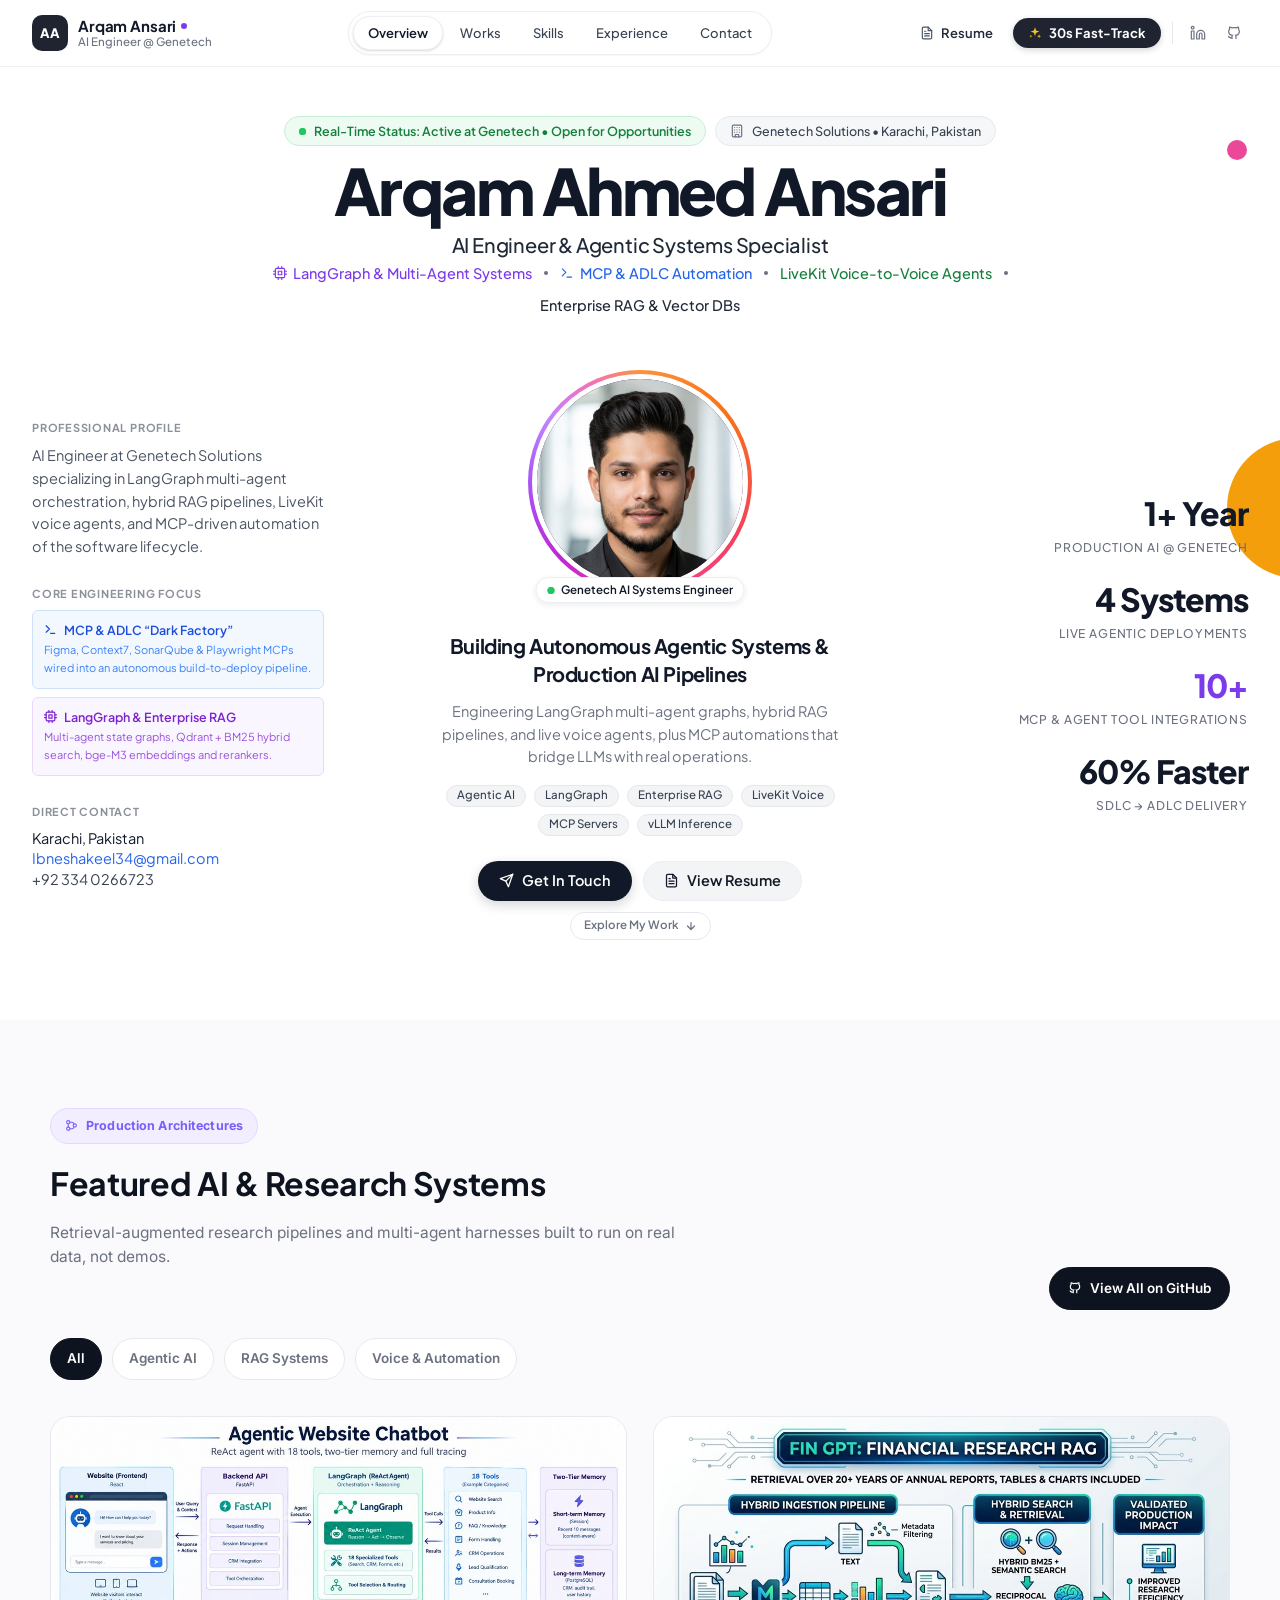
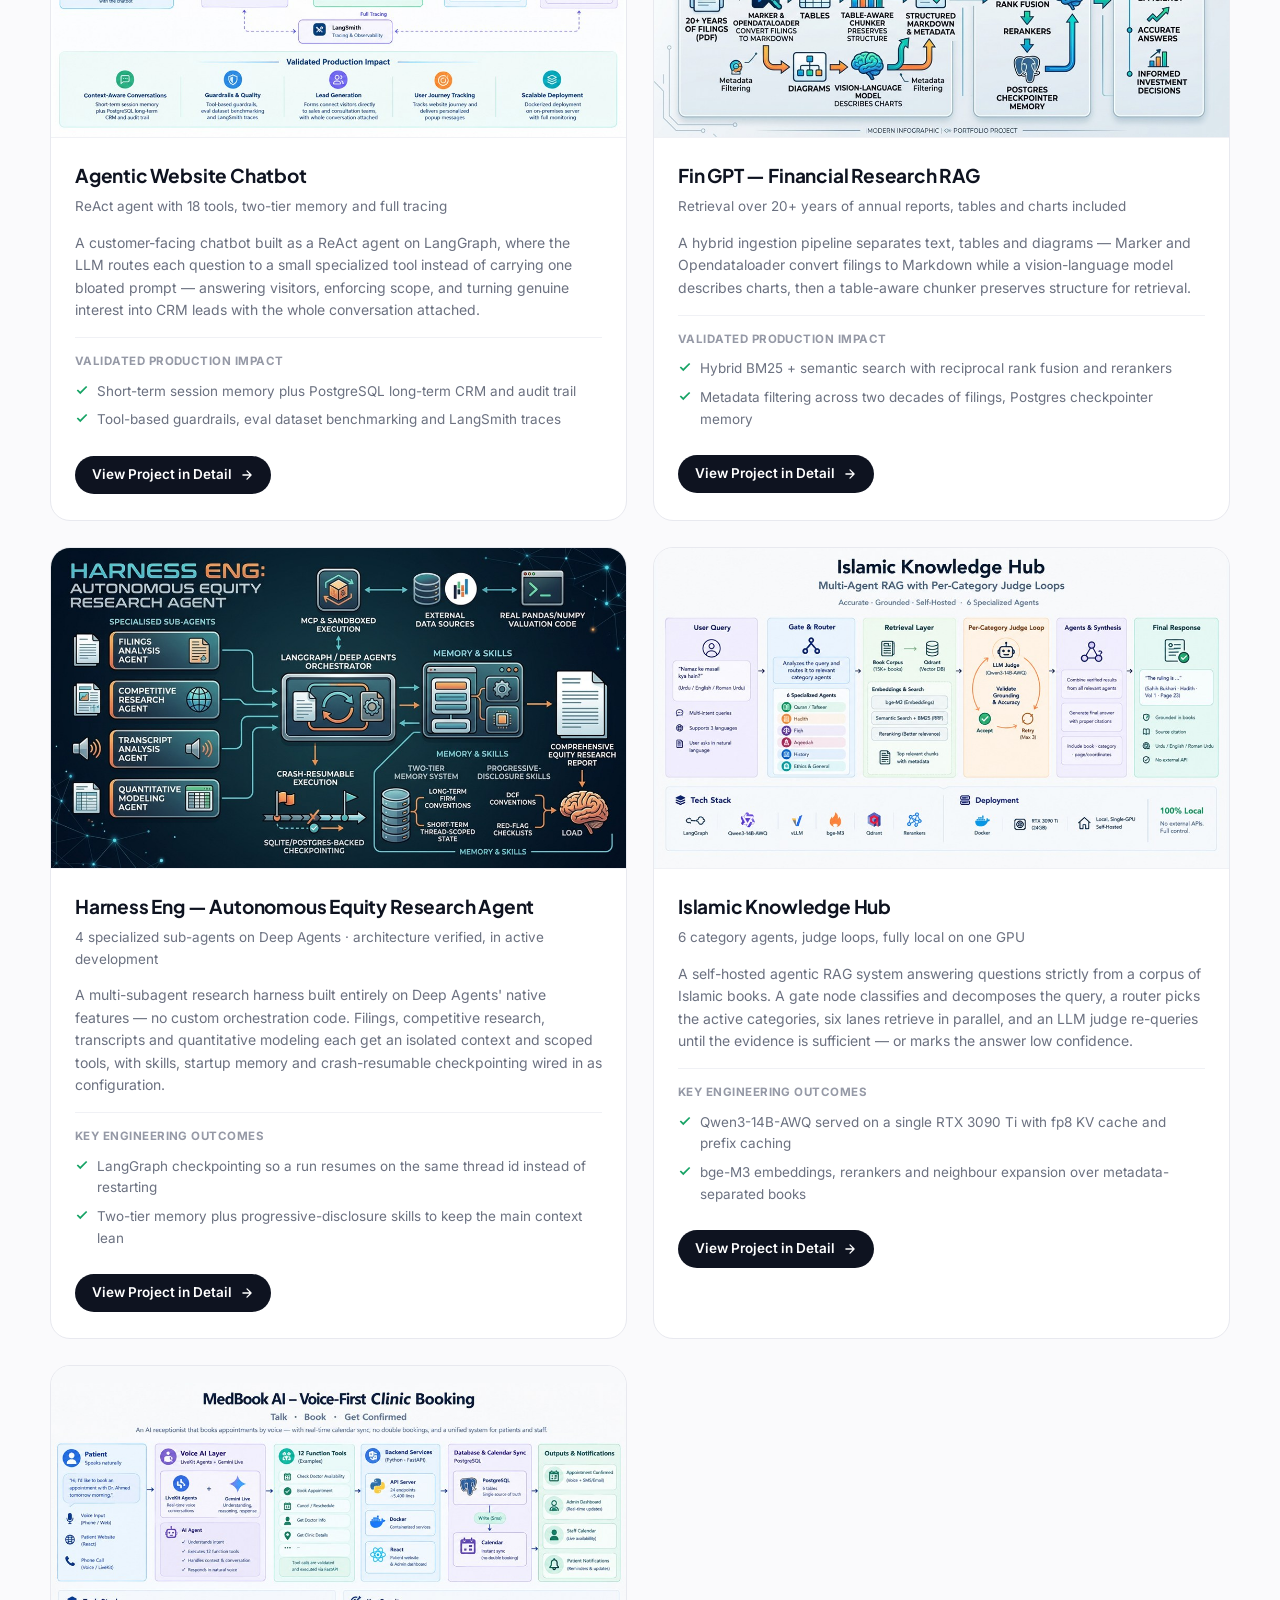
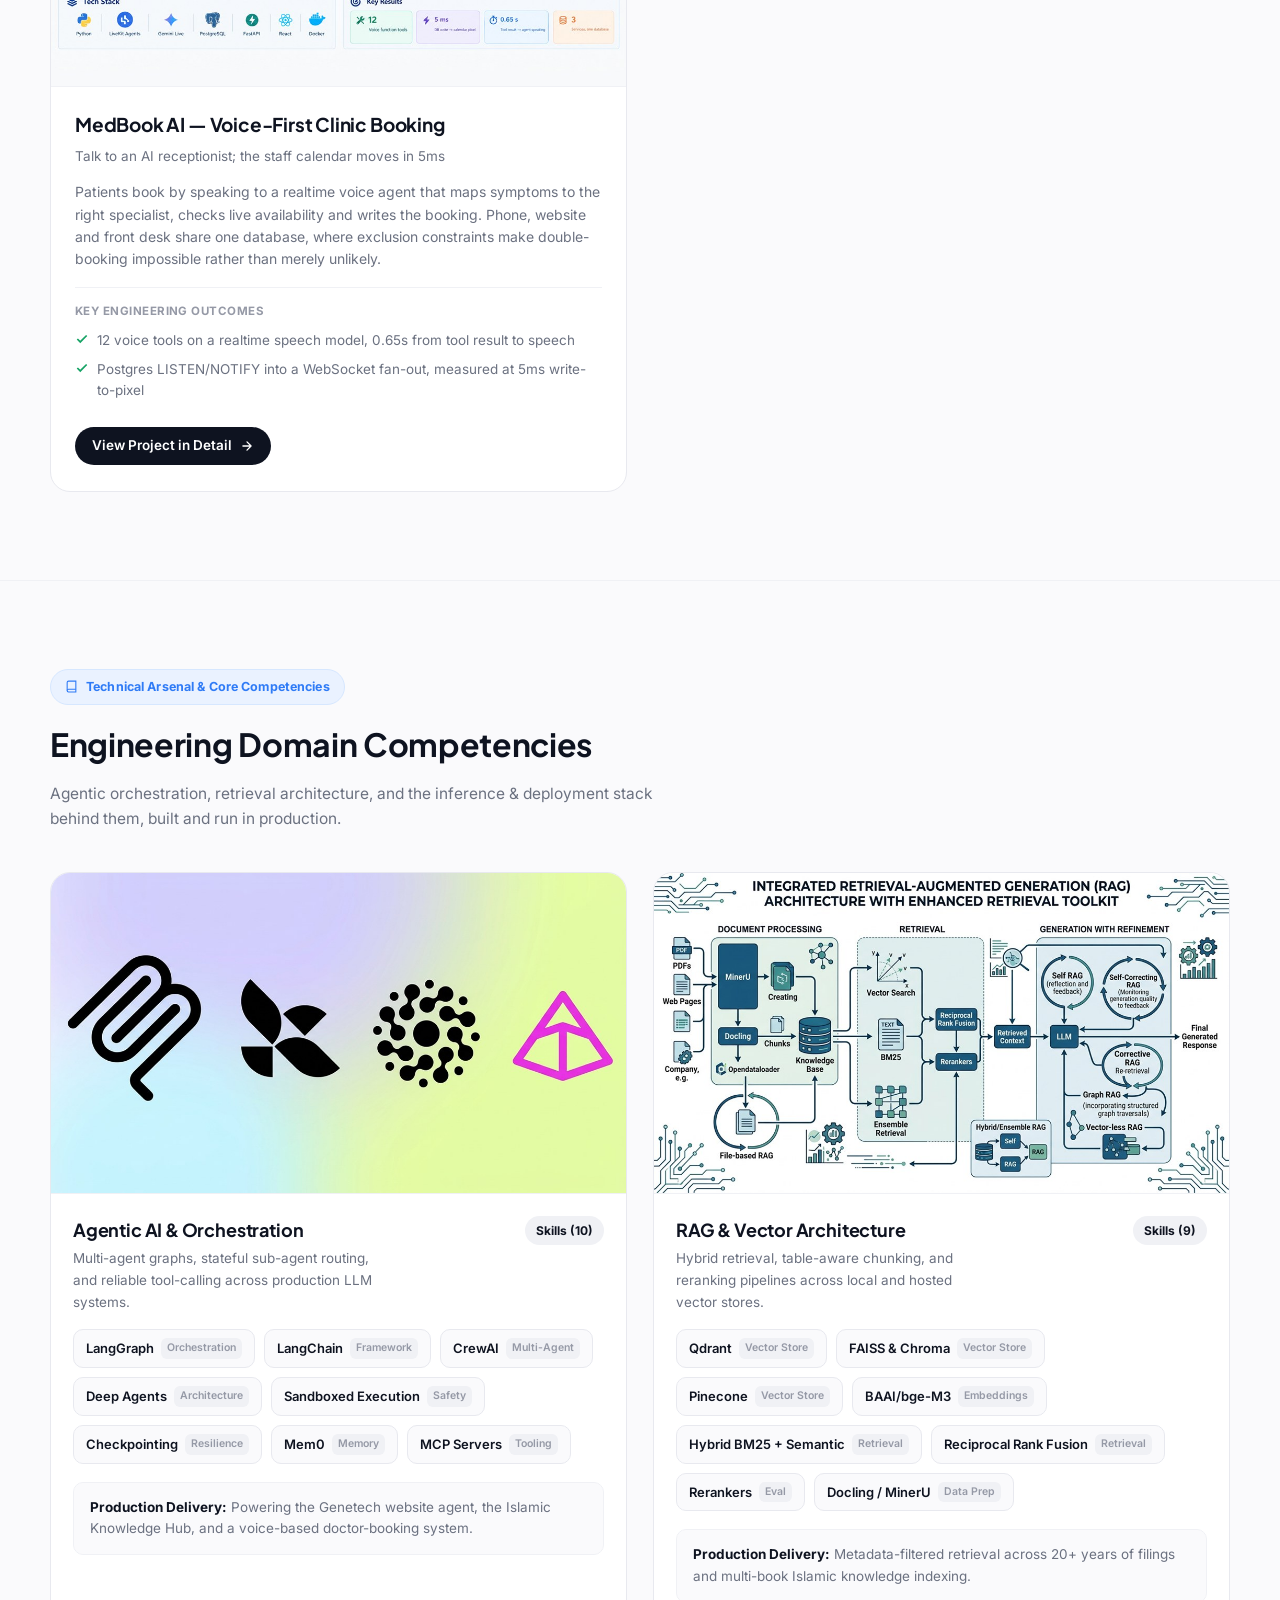
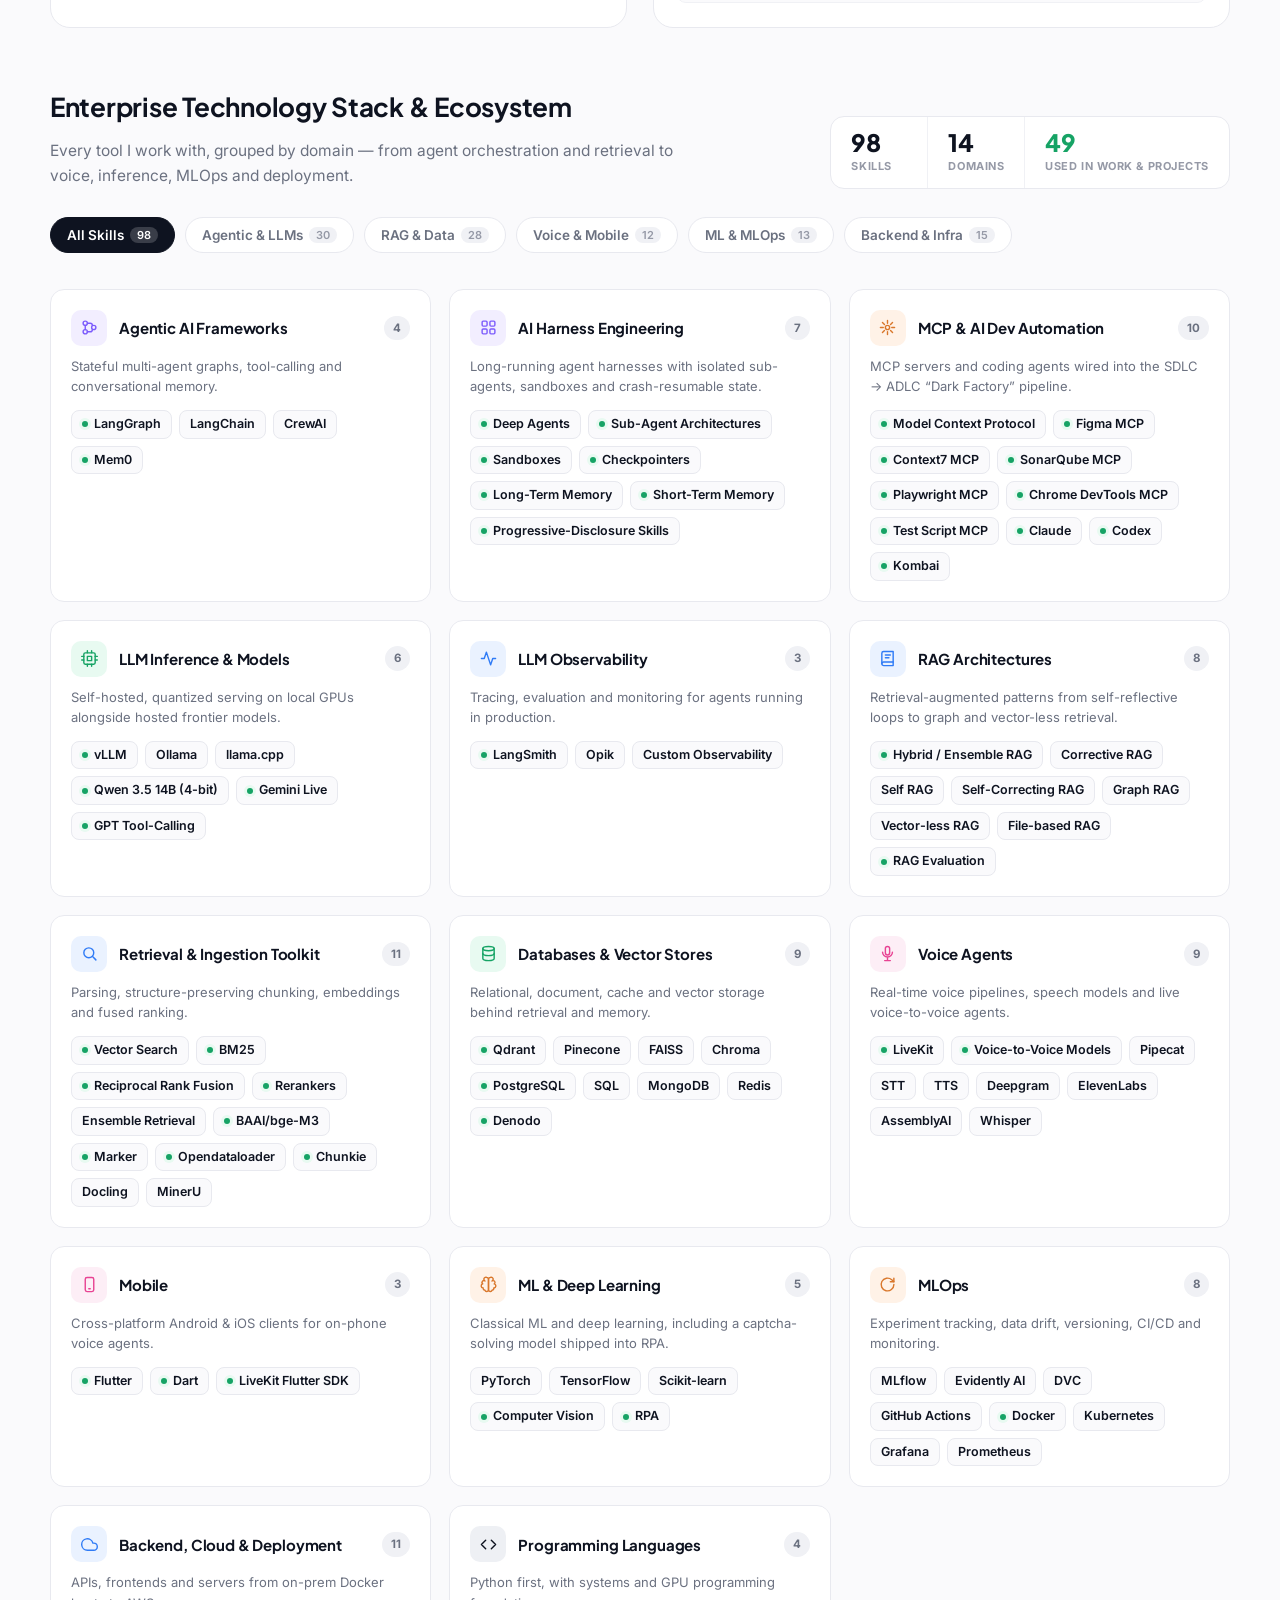
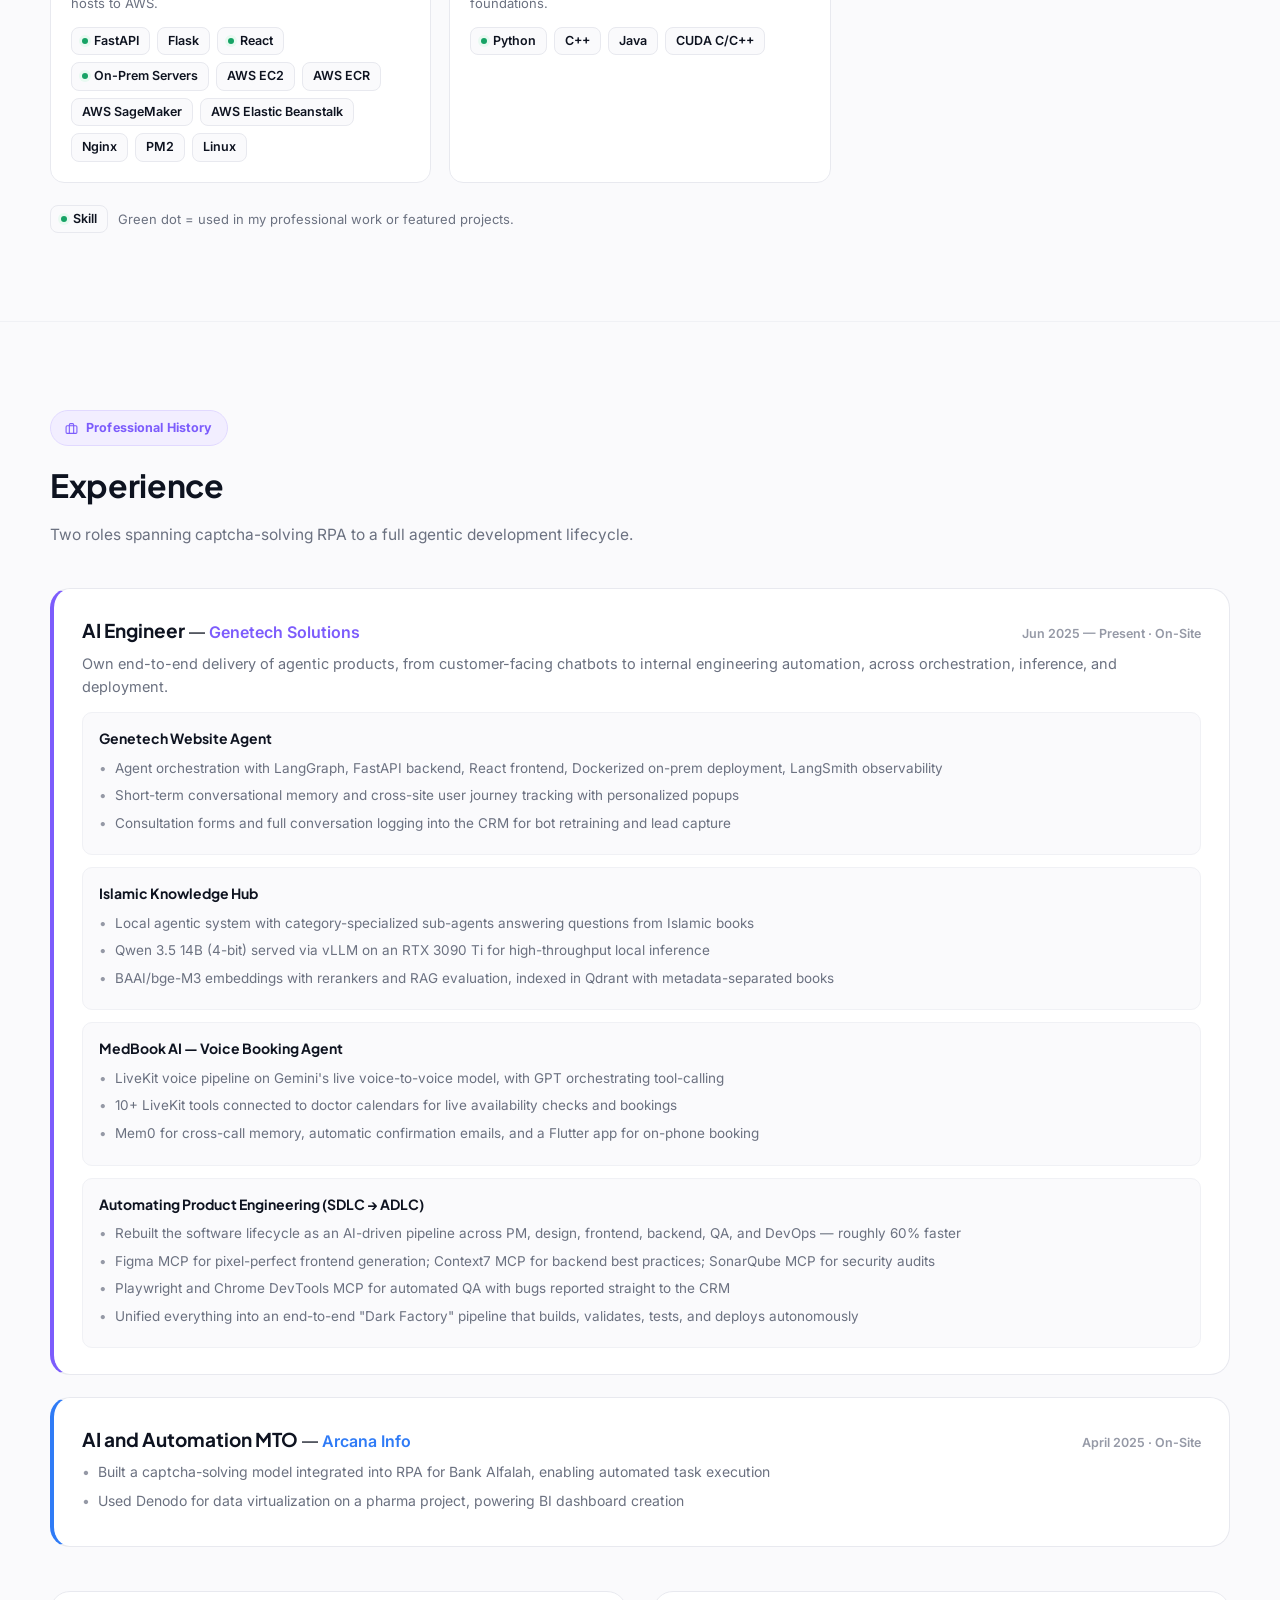
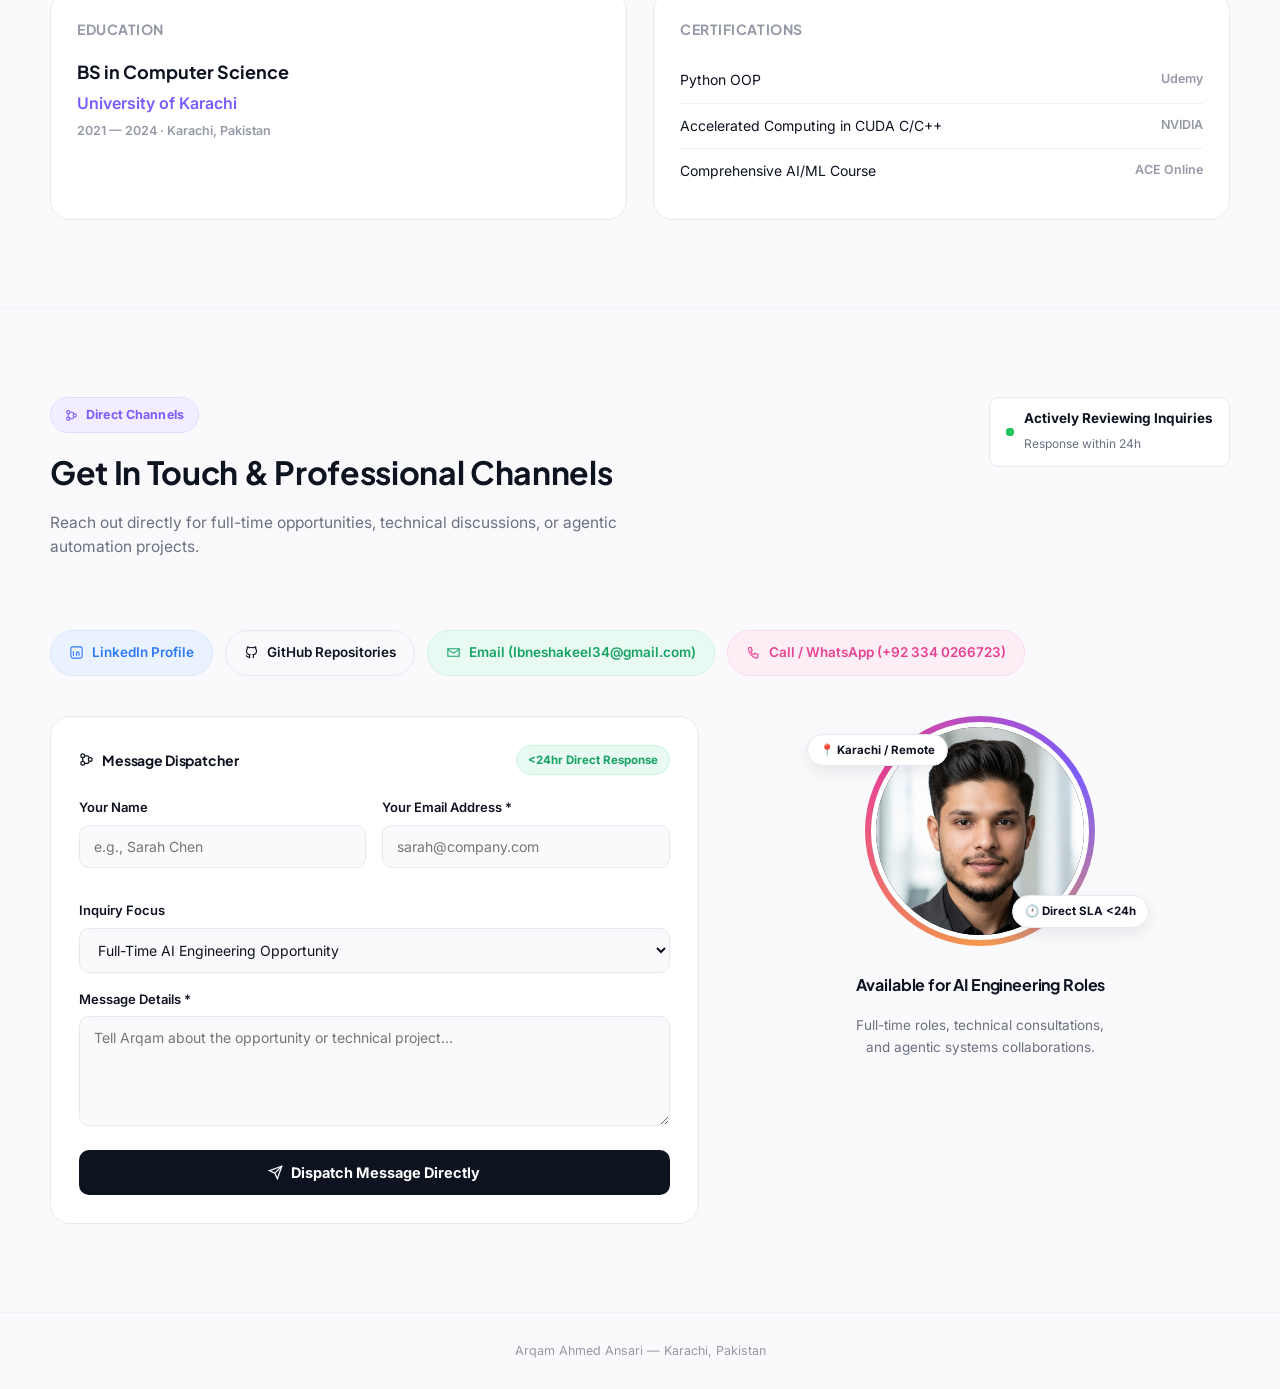
==== index.html @ 64438800 "Portfolio site with five project case studies Static portfolio: a single-page landing site plus one " ====
<!DOCTYPE html>
<html lang="en">
<head>
<meta charset="UTF-8">
<meta name="viewport" content="width=device-width, initial-scale=1, viewport-fit=cover">
<title>Arqam Ahmed Ansari — AI Engineer</title>
<meta name="description" content="Arqam Ahmed Ansari — AI Engineer building agentic systems, RAG architectures, and voice agents.">
<link rel="preconnect" href="https://fonts.googleapis.com">
<link rel="preconnect" href="https://fonts.gstatic.com" crossorigin>
<link href="https://fonts.googleapis.com/css2?family=Plus+Jakarta+Sans:wght@400;500;600;700;800&family=Inter:wght@400;500;600;700&display=swap" rel="stylesheet">
<style>
  :root{
    --bg:#FAFAFC;
    --surface:#FFFFFF;
    --border:#E8E9EF;
    --border-soft:#F0F1F5;
    --ink:#0E1320;
    --muted:#6B7180;
    --muted-2:#9599A6;

    --purple:#7C5CFC; --purple-bg:#F2EEFF; --purple-line:#E1D9FF;
    --blue:#2F7BF6;   --blue-bg:#EAF2FF;   --blue-line:#D6E7FF;
    --green:#16A365;  --green-bg:#E8FAF1;  --green-line:#CFF3E1;
    --pink:#E84393;   --pink-bg:#FDEEF6;   --pink-line:#FAD9EA;
    --orange:#F2994A; --orange-bg:#FFF2E7; --orange-line:#FFE0C2;

    --dark:#0E1320;
    --radius-lg:20px;
    --radius-md:14px;
    --radius-sm:10px;
    --maxw:1180px;
    --maxw-wide:1280px;
    --nav-h:66px;
  }
  *{ box-sizing:border-box; margin:0; padding:0; }
  html{ scroll-behavior:smooth; }
  body{
    background:var(--bg); color:var(--ink);
    font-family:'Inter', sans-serif;
    font-size:16px; line-height:1.6;
    -webkit-font-smoothing:antialiased;
    padding-top:env(safe-area-inset-top, 0px);
    padding-bottom:env(safe-area-inset-bottom, 0px);
    overflow-x:hidden;
  }
  h1,h2,h3,h4{ font-family:'Plus Jakarta Sans', sans-serif; font-weight:700; letter-spacing:-0.01em; }
  a{ color:inherit; text-decoration:none; }
  ul{ list-style:none; }
  img{ max-width:100%; display:block; }
  ::selection{ background:var(--purple-bg); color:var(--purple); }
  .wrap{ max-width:var(--maxw); margin:0 auto; padding:0 32px; }
  button{ font-family:inherit; cursor:pointer; }

  @media (prefers-reduced-motion: reduce){
    *{ animation-duration:.01ms !important; animation-iteration-count:1 !important; transition-duration:.01ms !important; scroll-behavior:auto !important; }
  }

  a:focus-visible, button:focus-visible{ outline:2px solid var(--purple); outline-offset:2px; border-radius:4px; }

  /* ---------------- NAV ---------------- */
  .wrap-wide{ max-width:var(--maxw-wide); margin:0 auto; padding:0 32px; }

  nav.topnav{
    position:sticky; top:0; z-index:100;
    background:rgba(255,255,255,0.92);
    backdrop-filter:saturate(180%) blur(12px);
    -webkit-backdrop-filter:saturate(180%) blur(12px);
    border-bottom:1px solid #F0F1F4;
    padding-top:env(safe-area-inset-top, 0px);
    font-family:'Plus Jakarta Sans', sans-serif;
  }
  nav.topnav .wrap-wide{ display:flex; align-items:center; justify-content:space-between; height:var(--nav-h); gap:20px; }
  .brand{ display:flex; align-items:center; gap:10px; min-width:0; }
  .brand-mark{
    width:36px; height:36px; border-radius:10px; flex-shrink:0;
    background:#1F2430; color:#fff;
    display:flex; align-items:center; justify-content:center;
    font-weight:800; font-size:13px; letter-spacing:0.01em;
  }
  .brand-text{ display:flex; flex-direction:column; line-height:1.3; min-width:0; }
  .brand-name{ display:flex; align-items:center; gap:5px; font-weight:700; font-size:15px; letter-spacing:-0.01em; color:#111827; white-space:nowrap; }
  .brand-name .live-dot{ width:6px; height:6px; border-radius:50%; background:#7C3AED; flex-shrink:0; }
  .brand-sub{ font-size:11.5px; font-weight:500; color:#6B7280; white-space:nowrap; overflow:hidden; text-overflow:ellipsis; }

  .tabs{
    display:flex; align-items:center; gap:2px;
    background:#fff; border:1px solid #EDEEF2;
    border-radius:999px; padding:4px;
    box-shadow:0 1px 2px rgba(16,24,40,0.04);
  }
  .tabs button{
    border:1px solid transparent; background:transparent; color:#374151;
    font-size:13px; font-weight:500; line-height:20px; padding:6px 14px; border-radius:999px;
    transition:background .15s ease, color .15s ease, box-shadow .15s ease;
    white-space:nowrap;
  }
  .tabs button:hover{ color:#111827; background:#F7F7F9; }
  .tabs button.active{
    background:#fff; color:#111827; font-weight:600; border-color:#EEF0F3;
    box-shadow:0 1px 3px rgba(16,24,40,0.10), 0 1px 2px rgba(16,24,40,0.06);
  }

  .nav-right{ display:flex; align-items:center; gap:8px; }
  .nav-ghost{
    display:inline-flex; align-items:center; gap:7px; height:30px; padding:0 12px;
    font-size:13px; font-weight:600; color:#1F2937; border-radius:999px;
    transition:background .15s ease;
  }
  .nav-ghost:hover{ background:#F4F5F7; }
  .nav-ghost svg{ width:14px; height:14px; color:#4B5563; }
  .fast-btn{
    display:inline-flex; align-items:center; gap:7px; height:30px; padding:0 15px;
    background:#1F2430; color:#fff; border:none; border-radius:999px;
    font-size:13px; font-weight:700; white-space:nowrap;
    box-shadow:0 2px 6px rgba(16,24,40,0.18);
    transition:transform .15s ease, box-shadow .15s ease;
  }
  .fast-btn:hover{ transform:translateY(-1px); box-shadow:0 6px 14px rgba(16,24,40,0.22); }
  .fast-btn svg{ width:14px; height:14px; color:#FBBF24; }
  .nav-divider{ width:1px; height:22px; background:#E5E7EB; margin:0 3px; }
  .nav-icon{
    width:28px; height:28px; border-radius:8px; flex-shrink:0;
    display:flex; align-items:center; justify-content:center; color:#6B7280;
    transition:color .15s ease, background .15s ease;
  }
  .nav-icon:hover{ color:#111827; background:#F4F5F7; }
  .nav-icon svg{ width:16px; height:16px; }
  .btn{
    display:inline-flex; align-items:center; gap:8px;
    font-size:13.5px; font-weight:600; padding:10px 18px;
    border-radius:999px; border:1px solid var(--border);
    background:var(--surface); color:var(--ink);
    transition:transform .15s ease, box-shadow .15s ease, background .15s ease;
  }
  .btn:hover{ transform:translateY(-1px); box-shadow:0 6px 16px rgba(14,19,32,0.08); }
  .btn-dark{ background:var(--dark); color:#fff; border-color:var(--dark); }
  .btn-dark:hover{ box-shadow:0 6px 18px rgba(14,19,32,0.25); }
  .icon-btn{
    width:36px; height:36px; border-radius:50%; border:1px solid var(--border); flex-shrink:0;
    display:flex; align-items:center; justify-content:center; color:var(--muted);
  }
  .icon-btn:hover{ color:var(--ink); border-color:var(--ink); }
  .icon-btn svg{ width:16px; height:16px; }

  /* mobile menu toggle */
  .menu-toggle{
    display:none; width:38px; height:38px; border-radius:50%; border:1px solid var(--border);
    align-items:center; justify-content:center; background:var(--surface); flex-shrink:0;
  }
  .menu-toggle svg{ width:17px; height:17px; color:var(--ink); }

  .mobile-menu{
    display:none; position:sticky; top:var(--nav-h); z-index:99;
    background:var(--surface); border-bottom:1px solid var(--border-soft);
    box-shadow:0 12px 24px rgba(14,19,32,0.06);
  }
  .mobile-menu.open{ display:block; }
  .mobile-menu ul{ padding:10px 20px 16px; display:flex; flex-direction:column; }
  .mobile-menu li a{
    display:block; padding:12px 4px; font-size:14.5px; font-weight:600; color:var(--muted);
    border-bottom:1px solid var(--border-soft);
  }
  .mobile-menu li:last-child a{ border-bottom:none; }
  .mobile-menu li a.active{ color:var(--purple); }

  @media (max-width:1060px){
    .tabs{ display:none; }
    .menu-toggle{ display:flex; }
  }
  @media (max-width:640px){
    .nav-ghost span.label, .nav-divider{ display:none; }
    .nav-ghost{ padding:0 8px; }
  }
  @media (max-width:420px){
    .fast-btn span.label{ display:none; }
    .fast-btn{ padding:0 10px; }
    .nav-icon{ display:none; }
  }

  /* ---------------- PAGE SECTIONS ---------------- */
  .page-section{ scroll-margin-top:calc(var(--nav-h) + 12px); }
  .page-section + .page-section{ border-top:1px solid var(--border-soft); }

  .reveal{ opacity:0; transform:translateY(22px); transition:opacity .65s cubic-bezier(.2,.7,.2,1), transform .65s cubic-bezier(.2,.7,.2,1); }
  .reveal.in-view{ opacity:1; transform:translateY(0); }
  .reveal-group .reveal-item{ opacity:0; transform:translateY(18px); transition:opacity .55s ease, transform .55s ease; }
  .reveal-group.in-view .reveal-item{ opacity:1; transform:translateY(0); }
  .reveal-group.in-view .reveal-item:nth-child(1){ transition-delay:.05s; }
  .reveal-group.in-view .reveal-item:nth-child(2){ transition-delay:.12s; }
  .reveal-group.in-view .reveal-item:nth-child(3){ transition-delay:.19s; }
  .reveal-group.in-view .reveal-item:nth-child(4){ transition-delay:.26s; }
  .reveal-group.in-view .reveal-item:nth-child(5){ transition-delay:.33s; }
  .reveal-group.in-view .reveal-item:nth-child(6){ transition-delay:.4s; }
  .reveal-group.in-view .reveal-item:nth-child(7){ transition-delay:.47s; }
  .reveal-group.in-view .reveal-item:nth-child(8){ transition-delay:.54s; }

  /* ---------------- SHARED PIECES ---------------- */
  .eyebrow-pill{
    display:inline-flex; align-items:center; gap:8px;
    font-size:12.5px; font-weight:700; letter-spacing:0.01em;
    padding:7px 14px; border-radius:999px; border:1px solid;
  }
  .section-pad{ padding:88px 0; }
  .section-head{ margin-bottom:40px; }
  .section-head h2{ font-size:32px; margin:14px 0 12px; }
  .section-head p.desc{ color:var(--muted); font-size:15.5px; max-width:640px; }

  .filter-row{ display:flex; align-items:center; gap:10px; flex-wrap:wrap; margin:28px 0 36px; }
  .filter-pill{
    border:1px solid var(--border); background:var(--surface); color:var(--muted);
    padding:9px 16px; border-radius:999px; font-size:13.5px; font-weight:600;
    display:flex; align-items:center; gap:6px; transition:all .15s ease;
  }
  .filter-pill .count{ background:var(--border-soft); color:var(--muted-2); font-size:11px; padding:1px 7px; border-radius:999px; }
  .filter-pill.active{ background:var(--dark); color:#fff; border-color:var(--dark); }
  .filter-pill.active .count{ background:rgba(255,255,255,0.18); color:#fff; }

  /* ================= OVERVIEW ================= */
  .hero{ position:relative; overflow:hidden; background:#fff; font-family:'Plus Jakarta Sans', sans-serif; color:#111827; }
  .hero .wrap-wide{ position:relative; z-index:2; padding-top:49px; padding-bottom:80px; }

  /* floating decorative circles */
  .hero-deco{ position:absolute; border-radius:50%; pointer-events:none; z-index:1; animation:float 7s ease-in-out infinite; }
  .deco-purple{ width:32px; height:32px; background:#8B5CF6; top:105px; left:calc(50% - 688px); }
  .deco-pink{ width:20px; height:20px; background:#EC4899; top:73px; left:calc(50% + 587px); animation-delay:-2s; }
  .deco-green{ width:16px; height:16px; background:#10B981; top:466px; left:calc(50% - 806px); animation-delay:-4s; }
  .deco-orange{ width:140px; height:140px; background:#F59E0B; top:371px; right:-87px; animation-duration:9s; }
  @keyframes float{ 0%,100%{ transform:translateY(0); } 50%{ transform:translateY(-10px); } }

  /* status pills */
  .status-row{ display:flex; justify-content:center; flex-wrap:wrap; gap:9px; }
  .status-pill{
    display:inline-flex; align-items:center; gap:8px; height:30px; padding:0 14px;
    border-radius:999px; border:1px solid; font-size:12.5px; font-weight:600; white-space:nowrap;
  }
  .status-live{ background:#EEFBF3; border-color:#C6EED5; color:#15803D; }
  .status-org{ background:#F6F7F9; border-color:#E6E8EC; color:#374151; font-weight:500; }
  .status-org svg{ width:14px; height:14px; color:#6B7280; }
  .pulse{ width:7px; height:7px; border-radius:50%; background:#22C55E; position:relative; flex-shrink:0; }
  .pulse::after{
    content:''; position:absolute; inset:0; border-radius:50%; background:#22C55E;
    animation:pulse 1.8s ease-out infinite;
  }
  @keyframes pulse{ 0%{ transform:scale(1); opacity:0.55; } 100%{ transform:scale(2.6); opacity:0; } }

  /* name + role */
  .hero-head{ text-align:center; }
  .hero-head h1{
    font-family:'Plus Jakarta Sans', sans-serif; font-weight:800;
    font-size:64px; line-height:1; letter-spacing:-0.04em; color:#111827;
    margin-top:12px;
  }
  .hero-head .role{ font-size:20px; font-weight:500; letter-spacing:-0.01em; color:#1F2937; line-height:28px; margin-top:9px; }
  .keyword-row{
    display:flex; align-items:center; justify-content:center; flex-wrap:wrap;
    gap:12px 12px; max-width:800px; margin:4px auto 0;
    font-size:14.5px; font-weight:500; line-height:20px;
  }
  .keyword-row .kw{ display:inline-flex; align-items:center; gap:6px; white-space:nowrap; }
  .keyword-row .kw svg{ width:14px; height:14px; }
  .keyword-row .sep{ width:4px; height:4px; border-radius:50%; background:#6B7280; }
  .kw-purple{ color:#7C3AED; } .kw-blue{ color:#2563EB; } .kw-green{ color:#15803D; } .kw-plain{ color:#1F2937; }

  /* three-column body */
  .hero-grid{
    display:grid; grid-template-columns:292px minmax(0,1fr) 292px; gap:40px;
    align-items:center; margin-top:55px;
  }
  .hero-center{ display:flex; flex-direction:column; align-items:center; text-align:center; }

  .avatar{ position:relative; width:224px; height:224px; }
  .avatar-ring{
    width:100%; height:100%; border-radius:50%; padding:4px;
    background:conic-gradient(from 0deg, #FB923C, #F97316 50deg, #F43F5E 120deg, #EC4899 180deg, #C026D3 225deg, #A855F7 270deg, #C084FC 305deg, #F472B6 335deg, #FB923C);
  }
  .avatar-gap{ width:100%; height:100%; border-radius:50%; background:#fff; padding:5px; }
  .avatar-photo{
    position:relative; width:100%; height:100%; border-radius:50%; overflow:hidden;
    background:linear-gradient(135deg, #1F2430 0%, #2E2150 55%, #4B1D45 100%);
    display:flex; align-items:center; justify-content:center;
  }
  .avatar-photo::before{
    content:''; position:absolute; inset:0;
    background:
      radial-gradient(circle at 28% 28%, rgba(139,92,246,0.55), transparent 55%),
      radial-gradient(circle at 78% 74%, rgba(236,72,153,0.45), transparent 55%);
  }
  .avatar-photo .initials{ position:relative; z-index:1; font-weight:800; font-size:58px; letter-spacing:-0.03em; color:#fff; }
  .avatar-photo img{ position:absolute; inset:0; width:100%; height:100%; object-fit:cover; object-position:center; z-index:2; }
  .avatar-badge{
    position:absolute; left:50%; bottom:-9px; transform:translateX(-50%);
    display:inline-flex; align-items:center; gap:6px; height:26px; padding:0 11px;
    background:#fff; border:1px solid #ECEEF1; border-radius:999px;
    font-size:11.5px; font-weight:600; color:#111827; white-space:nowrap;
    box-shadow:0 2px 6px rgba(16,24,40,0.08); z-index:3;
  }
  .avatar-badge .pulse{ width:7px; height:7px; }

  .hero-center h2{
    font-family:'Plus Jakarta Sans', sans-serif; font-weight:700;
    font-size:20px; line-height:28px; letter-spacing:-0.02em; color:#111827;
    max-width:440px; margin-top:38px;
  }
  .hero-center .lead{ max-width:440px; margin-top:12px; font-size:14.5px; line-height:22.5px; color:#6B7280; }
  .tag-row{ display:flex; justify-content:center; flex-wrap:wrap; gap:7px 8px; max-width:440px; margin-top:17px; }
  .tag{
    display:inline-flex; align-items:center; height:22px; padding:0 10px; border-radius:999px;
    background:#F3F4F6; border:1px solid #E5E7EB; color:#374151; font-size:11.5px; font-weight:500;
  }
  .hero-ctas{ display:flex; justify-content:center; flex-wrap:wrap; gap:11px; margin-top:25px; }
  .cta{
    display:inline-flex; align-items:center; gap:8px; height:40px; padding:0 20px; border-radius:999px;
    font-size:14.5px; font-weight:600; border:1px solid transparent;
    transition:transform .15s ease, box-shadow .15s ease, background .15s ease;
  }
  .cta svg{ width:15px; height:15px; }
  .cta:hover{ transform:translateY(-1px); }
  .cta-dark{ background:#111827; color:#fff; box-shadow:0 4px 12px rgba(17,24,39,0.18); }
  .cta-dark:hover{ box-shadow:0 8px 20px rgba(17,24,39,0.25); }
  .cta-light{ background:#F3F4F6; border-color:#ECEEF1; color:#111827; }
  .cta-light:hover{ background:#ECEEF1; }
  .scroll-pill{
    display:inline-flex; align-items:center; gap:6px; height:28px; padding:0 13px; margin-top:11px;
    border:1px solid #E6E8EC; border-radius:999px; background:#fff;
    font-size:11.5px; font-weight:600; color:#6B7280;
  }
  .scroll-pill svg{ width:12px; height:12px; animation:nudge 1.6s ease-in-out infinite; }
  .scroll-pill:hover{ color:#111827; }
  @keyframes nudge{ 0%,100%{ transform:translateY(0); } 50%{ transform:translateY(2px); } }

  /* left column */
  .side-label{ font-size:11px; font-weight:700; letter-spacing:0.07em; line-height:16px; color:#8B909A; text-transform:uppercase; margin-bottom:8px; }
  .side-block + .side-block{ margin-top:28px; }
  .side-block p.profile{ font-size:14.5px; line-height:22.75px; color:#4B5563; }
  .focus-card{ padding:10px 11px 11px; border-radius:6px; border:1px solid; }
  .focus-card + .focus-card{ margin-top:8px; }
  .focus-card h4{ font-family:'Plus Jakarta Sans', sans-serif; display:flex; align-items:center; gap:7px; font-size:12.5px; font-weight:600; line-height:18px; letter-spacing:0; }
  .focus-card h4 svg{ width:13px; height:13px; flex-shrink:0; }
  .focus-card p{ font-size:11px; line-height:18px; margin-top:2px; }
  .focus-blue{ background:#F3F8FF; border-color:#CFE0FB; }
  .focus-blue h4{ color:#1D4ED8; } .focus-blue p{ color:#3B82F6; }
  .focus-purple{ background:#FAF6FF; border-color:#E9DAFB; }
  .focus-purple h4{ color:#7E22CE; } .focus-purple p{ color:#9A52DB; }
  .contact-line{ font-size:14.5px; line-height:20.5px; color:#111827; }
  .contact-line.muted{ color:#374151; }
  .contact-line a{ color:#2563EB; }
  .contact-line a:hover{ text-decoration:underline; }

  /* right column stats */
  .stats{ text-align:right; }
  .stat + .stat{ margin-top:23px; }
  .stat .num{ font-weight:800; font-size:32px; line-height:38px; letter-spacing:-0.03em; color:#111827; }
  .stat .num.accent{ color:#7C3AED; }
  .stat .label{ font-size:12px; font-weight:500; line-height:18px; letter-spacing:0.07em; color:#6B7280; text-transform:uppercase; margin-top:7px; }

  /* fast-track modal */
  .ft-overlay{
    position:fixed; inset:0; z-index:200; display:flex; align-items:center; justify-content:center; padding:20px;
    background:rgba(17,24,39,0.45); backdrop-filter:blur(4px); -webkit-backdrop-filter:blur(4px);
    opacity:0; visibility:hidden; transition:opacity .2s ease, visibility .2s ease;
    font-family:'Plus Jakarta Sans', sans-serif;
  }
  .ft-overlay.open{ opacity:1; visibility:visible; }
  .ft-card{
    width:100%; max-width:520px; max-height:calc(100vh - 40px); overflow:auto;
    background:#fff; border-radius:18px; padding:26px 26px 22px;
    box-shadow:0 24px 60px rgba(17,24,39,0.25);
    transform:translateY(12px) scale(.98); transition:transform .2s ease;
  }
  .ft-overlay.open .ft-card{ transform:none; }
  .ft-top{ display:flex; justify-content:space-between; align-items:flex-start; gap:12px; margin-bottom:6px; }
  .ft-kicker{ display:inline-flex; align-items:center; gap:6px; font-size:11px; font-weight:700; letter-spacing:0.07em; text-transform:uppercase; color:#B45309; background:#FFF7E6; border:1px solid #FCE3B0; border-radius:999px; padding:4px 10px; }
  .ft-kicker svg{ width:12px; height:12px; color:#F59E0B; }
  .ft-close{ width:32px; height:32px; border-radius:50%; border:1px solid #ECEEF1; background:#fff; color:#6B7280; display:flex; align-items:center; justify-content:center; flex-shrink:0; }
  .ft-close:hover{ color:#111827; }
  .ft-card h3{ font-family:'Plus Jakarta Sans', sans-serif; font-size:21px; font-weight:800; letter-spacing:-0.02em; margin-top:12px; }
  .ft-card .ft-sub{ font-size:13.5px; color:#6B7280; margin-top:4px; }
  .ft-list{ margin-top:18px; display:flex; flex-direction:column; gap:10px; }
  .ft-list li{ display:flex; gap:10px; font-size:13.5px; line-height:20px; color:#374151; }
  .ft-list li b{ color:#111827; font-weight:700; }
  .ft-list .n{ width:22px; height:22px; border-radius:50%; background:#F3F4F6; color:#111827; font-size:11px; font-weight:700; display:flex; align-items:center; justify-content:center; flex-shrink:0; }
  .ft-actions{ display:flex; gap:10px; flex-wrap:wrap; margin-top:22px; }

  @media (max-width:1240px){
    .hero-grid{ grid-template-columns:260px minmax(0,1fr) 250px; gap:28px; }
    .deco-purple{ left:3%; } .deco-green{ left:1.5%; } .deco-pink{ left:auto; right:4%; }
  }
  @media (max-width:1060px){
    .hero-grid{ grid-template-columns:1fr 1fr; gap:48px 40px; align-items:start; margin-top:48px; }
    .hero-center{ grid-column:1 / -1; order:-1; }
    .deco-orange{ width:100px; height:100px; right:-60px; }
  }
  @media (max-width:640px){
    .hero-grid{ grid-template-columns:1fr; gap:36px; }
    .stats{ text-align:left; display:grid; grid-template-columns:1fr 1fr; gap:22px 16px; }
    .stat + .stat{ margin-top:0; }
    .stat .num{ font-size:26px; line-height:32px; }
    .stat .label{ font-size:11px; letter-spacing:0.05em; }
    .hero-deco{ display:none; }
  }

  /* ================= WORKS ================= */
  .works-top{ display:flex; justify-content:space-between; align-items:flex-end; flex-wrap:wrap; gap:20px; }
  .proj-grid{ display:grid; grid-template-columns:1fr 1fr; gap:26px; }
  @media (max-width:900px){ .proj-grid{ grid-template-columns:1fr; } }
  .proj-card{
    background:var(--surface); border:1px solid var(--border); border-radius:var(--radius-lg);
    overflow:hidden; transition:transform .18s ease, box-shadow .18s ease;
  }
  .proj-card:hover{ transform:translateY(-3px); box-shadow:0 16px 36px rgba(14,19,32,0.08); }
  .proj-media{
    position:relative; display:block; aspect-ratio:1100 / 614; overflow:hidden;
    background:#EEF1F6; border-bottom:1px solid var(--border-soft);
  }
  .proj-media img{ width:100%; height:100%; object-fit:cover; transition:transform .45s cubic-bezier(.2,.7,.2,1); }
  .proj-cover{ background:#141A2E; }
  .proj-cover svg{ width:100%; height:100%; display:block; transition:transform .45s cubic-bezier(.2,.7,.2,1); }
  .proj-card:hover .proj-cover svg{ transform:scale(1.02); }
  .detail-btn{
    display:inline-flex; align-items:center; gap:8px; margin-top:18px;
    height:38px; padding:0 17px; border-radius:999px;
    background:var(--dark); color:#fff; font-size:13.5px; font-weight:600;
    transition:transform .15s ease, box-shadow .15s ease;
  }
  .detail-btn svg{ width:14px; height:14px; transition:transform .15s ease; }
  .detail-btn:hover{ transform:translateY(-1px); box-shadow:0 6px 18px rgba(14,19,32,0.22); }
  .detail-btn:hover svg{ transform:translateX(2px); }
  .proj-card:hover .proj-media img, .domain-card:hover .proj-media img{ transform:scale(1.025); }
  .proj-zoom{
    position:absolute; right:12px; bottom:12px;
    display:inline-flex; align-items:center; gap:6px; height:28px; padding:0 11px; border-radius:999px;
    background:rgba(14,19,32,0.78); color:#fff; font-size:11.5px; font-weight:600;
    backdrop-filter:blur(4px); -webkit-backdrop-filter:blur(4px);
    opacity:0; transform:translateY(4px); transition:opacity .2s ease, transform .2s ease;
  }
  .proj-zoom svg{ width:12px; height:12px; }
  .proj-media:hover .proj-zoom, .proj-media:focus-visible .proj-zoom{ opacity:1; transform:none; }
  @media (hover:none){ .proj-zoom{ opacity:1; transform:none; } }
  .proj-body{ padding:22px 24px 26px; }
  .proj-body h3{ font-size:19px; margin-bottom:6px; }
  .proj-body .sub{ color:var(--muted); font-size:13.5px; margin-bottom:14px; }
  .proj-body .desc{ color:var(--muted); font-size:14px; margin-bottom:16px; }
  .impact-label{ font-size:11.5px; font-weight:700; color:var(--muted-2); letter-spacing:0.04em; text-transform:uppercase; margin-bottom:10px; border-top:1px solid var(--border-soft); padding-top:14px; }
  .impact-list li{ display:flex; align-items:flex-start; gap:8px; font-size:13.5px; color:var(--muted); margin-bottom:7px; }
  .impact-list svg{ width:14px; height:14px; color:var(--green); flex-shrink:0; margin-top:2px; }

  /* ================= SKILLS ================= */
  .domain-grid{ display:grid; grid-template-columns:1fr 1fr; gap:26px; margin-bottom:44px; }
  @media (max-width:900px){ .domain-grid{ grid-template-columns:1fr; } }
  .domain-card{ background:var(--surface); border:1px solid var(--border); border-radius:var(--radius-lg); overflow:hidden; }
  .domain-banner{ height:130px; position:relative; display:flex; align-items:flex-end; padding:16px 20px; }
  .domain-banner.b-purple{ background:linear-gradient(135deg,#241934,#402457); }
  .domain-banner.b-blue{ background:linear-gradient(135deg,#0E1B33,#123159); }
  .domain-banner-inner{ display:flex; align-items:center; gap:10px; color:#fff; font-weight:700; font-size:14.5px; }
  .domain-icon{ width:30px; height:30px; border-radius:8px; background:rgba(255,255,255,0.15); display:flex; align-items:center; justify-content:center; }
  .domain-pct{ position:absolute; top:16px; right:20px; background:rgba(255,255,255,0.15); color:#fff; font-size:11.5px; font-weight:700; padding:5px 11px; border-radius:999px; }
  .domain-body{ padding:22px 22px 24px; }
  .domain-body-top{ display:flex; justify-content:space-between; align-items:flex-start; gap:14px; margin-bottom:16px; }
  .domain-body h3{ font-size:18px; margin-bottom:4px; }
  .domain-body-top p{ font-size:13.5px; color:var(--muted); max-width:320px; }
  .skills-count-pill{ font-size:12px; font-weight:700; background:var(--border-soft); padding:5px 11px; border-radius:999px; white-space:nowrap; }
  .skill-pill-grid{ display:flex; flex-wrap:wrap; gap:9px; margin-bottom:18px; }
  .skill-pill{
    display:flex; align-items:center; gap:7px; font-size:13px; font-weight:600;
    border:1px solid var(--border); background:var(--bg); padding:8px 12px 8px 12px; border-radius:10px;
  }
  .skill-pill .meta{ font-size:10.5px; font-weight:600; color:var(--muted-2); background:var(--border-soft); padding:2px 6px; border-radius:6px; }
  .skill-pill svg{ width:13px; height:13px; color:var(--green); }
  .delivery-note{ background:var(--bg); border:1px solid var(--border-soft); border-radius:var(--radius-sm); padding:14px 16px; font-size:13.5px; color:var(--muted); }
  .delivery-note b{ color:var(--ink); }

  /* skill domains */
  .sk-top{ display:flex; justify-content:space-between; align-items:flex-end; gap:24px; flex-wrap:wrap; }
  .sk-top .section-head{ margin-bottom:0; }
  .sk-summary{ display:flex; background:var(--surface); border:1px solid var(--border); border-radius:var(--radius-md); overflow:hidden; }
  .sk-summary > div{ display:flex; flex-direction:column; align-items:flex-start; padding:12px 20px; min-width:96px; }
  .sk-summary > div + div{ border-left:1px solid var(--border-soft); }
  .sk-summary b{ font-family:'Plus Jakarta Sans',sans-serif; font-size:24px; font-weight:800; line-height:1.1; letter-spacing:-0.02em; }
  .sk-summary span{ font-size:11px; font-weight:700; letter-spacing:0.05em; text-transform:uppercase; color:var(--muted-2); margin-top:3px; }
  .sk-summary > div:last-child b{ color:var(--green); }
  .sk-filters .filter-pill{ font-family:inherit; }

  .sk-grid{ display:grid; grid-template-columns:repeat(3, minmax(0,1fr)); gap:18px; }
  @media (max-width:980px){ .sk-grid{ grid-template-columns:repeat(2, minmax(0,1fr)); } }
  @media (max-width:620px){ .sk-grid{ grid-template-columns:1fr; } }
  .sk-card{
    background:var(--surface); border:1px solid var(--border); border-radius:var(--radius-md); padding:20px;
    display:flex; flex-direction:column;
    transition:transform .18s ease, box-shadow .18s ease, border-color .18s ease;
    animation:skIn .35s ease both;
  }
  .sk-card:hover{ transform:translateY(-2px); box-shadow:0 12px 28px rgba(14,19,32,0.07); border-color:#DCDEE6; }
  .sk-card.is-hidden{ display:none; }
  @keyframes skIn{ from{ opacity:0; transform:translateY(8px); } to{ opacity:1; transform:none; } }
  .sk-head{ display:flex; align-items:center; gap:12px; margin-bottom:10px; }
  .sk-icon{ width:36px; height:36px; border-radius:10px; flex-shrink:0; display:flex; align-items:center; justify-content:center; }
  .sk-icon svg{ width:17px; height:17px; }
  .ic-purple{ background:var(--purple-bg); color:var(--purple); }
  .ic-blue{ background:var(--blue-bg); color:var(--blue); }
  .ic-green{ background:var(--green-bg); color:var(--green); }
  .ic-pink{ background:var(--pink-bg); color:var(--pink); }
  .ic-orange{ background:var(--orange-bg); color:#D9772B; }
  .ic-dark{ background:#EEF0F4; color:var(--ink); }
  .sk-head h4{ font-size:15px; line-height:1.3; }
  .sk-count{ margin-left:auto; flex-shrink:0; font-size:11.5px; font-weight:700; color:var(--muted); background:var(--border-soft); padding:3px 9px; border-radius:999px; }
  .sk-desc{ font-size:13px; line-height:1.55; color:var(--muted); margin-bottom:14px; }
  .sk-chips{ display:flex; flex-wrap:wrap; gap:7px; }
  .chip{
    display:inline-flex; align-items:center; gap:6px;
    font-size:12.5px; font-weight:600; line-height:1; color:var(--ink);
    background:var(--bg); border:1px solid var(--border); border-radius:8px; padding:7px 10px;
  }
  .chip.used::before{ content:''; width:6px; height:6px; border-radius:50%; background:var(--green); box-shadow:0 0 0 3px var(--green-bg); }
  .sk-legend{ display:flex; align-items:center; gap:10px; margin-top:22px; font-size:13px; color:var(--muted); }

  /* ================= EXPERIENCE ================= */
  .timeline{ display:flex; flex-direction:column; gap:22px; }
  .exp-card{ background:var(--surface); border:1px solid var(--border); border-radius:var(--radius-lg); padding:26px 28px; border-left:4px solid var(--purple); }
  .exp-card.alt{ border-left-color:var(--blue); }
  .exp-head{ display:flex; justify-content:space-between; align-items:baseline; flex-wrap:wrap; gap:10px; margin-bottom:6px; }
  .exp-role{ font-size:19px; font-weight:700; font-family:'Plus Jakarta Sans',sans-serif; }
  .exp-company{ color:var(--purple); font-weight:600; }
  .exp-card.alt .exp-company{ color:var(--blue); }
  .exp-date{ font-size:12.5px; color:var(--muted-2); font-weight:600; }
  .exp-summary{ color:var(--muted); font-size:14.5px; margin-bottom:14px; }
  .exp-sub{ background:var(--bg); border:1px solid var(--border-soft); border-radius:var(--radius-sm); padding:14px 16px; margin-top:12px; }
  .exp-sub h5{ font-size:14px; margin-bottom:8px; font-family:'Plus Jakarta Sans',sans-serif; }
  .exp-sub ul li{ position:relative; padding-left:16px; font-size:13.5px; color:var(--muted); margin-bottom:6px; }
  .exp-sub ul li::before{ content:'•'; position:absolute; left:0; color:var(--muted-2); }
  .exp-list li{ position:relative; padding-left:16px; font-size:14px; color:var(--muted); margin-bottom:7px; }
  .exp-list li::before{ content:'•'; position:absolute; left:0; color:var(--muted-2); }

  .edu-certs{ display:grid; grid-template-columns:1fr 1fr; gap:26px; margin-top:44px; }
  @media (max-width:800px){ .edu-certs{ grid-template-columns:1fr; } }
  .edu-certs .card{ background:var(--surface); border:1px solid var(--border); border-radius:var(--radius-lg); padding:26px; }
  .edu-certs h3{ font-size:14px; color:var(--muted-2); font-weight:700; letter-spacing:0.04em; text-transform:uppercase; margin-bottom:18px; }
  .degree{ font-size:18px; font-weight:700; font-family:'Plus Jakarta Sans',sans-serif; margin-bottom:4px; }
  .school{ color:var(--purple); font-weight:600; margin-bottom:4px; }
  .dates{ font-size:12.5px; color:var(--muted-2); font-weight:600; }
  .cert-list li{ display:flex; justify-content:space-between; gap:12px; padding:11px 0; border-bottom:1px solid var(--border-soft); font-size:14px; color:var(--ink); }
  .cert-list li:last-child{ border-bottom:none; }
  .cert-list .issuer{ color:var(--muted-2); font-size:12.5px; font-weight:600; white-space:nowrap; }

  /* ================= CONTACT ================= */
  .contact-top{ display:flex; justify-content:space-between; align-items:flex-start; gap:20px; flex-wrap:wrap; }
  .sla-badge{ display:flex; align-items:center; gap:10px; background:var(--surface); border:1px solid var(--border); border-radius:var(--radius-sm); padding:10px 16px; }
  .sla-badge .pulse{ width:8px; height:8px; border-radius:50%; background:var(--green); }
  .sla-badge b{ font-size:13.5px; display:block; }
  .sla-badge span{ font-size:12px; color:var(--muted); }

  .channel-row{ display:flex; flex-wrap:wrap; gap:12px; margin:30px 0 40px; }
  .channel-pill{
    display:flex; align-items:center; gap:8px; font-size:13.5px; font-weight:600;
    padding:11px 18px; border-radius:999px; border:1px solid;
  }
  .channel-pill svg{ width:15px; height:15px; }

  .contact-grid{ display:grid; grid-template-columns:1.3fr 1fr; gap:32px; align-items:start; }
  @media (max-width:900px){ .contact-grid{ grid-template-columns:1fr; } }
  .form-card{ background:var(--surface); border:1px solid var(--border); border-radius:var(--radius-lg); padding:28px; }
  .form-card-head{ display:flex; justify-content:space-between; align-items:center; margin-bottom:22px; flex-wrap:wrap; gap:10px; }
  .form-card-head h4{ font-size:14px; display:flex; align-items:center; gap:8px; }
  .form-card-head .resp{ font-size:11.5px; font-weight:700; color:var(--green); background:var(--green-bg); border:1px solid var(--green-line); padding:5px 11px; border-radius:999px; }
  .field-row{ display:grid; grid-template-columns:1fr 1fr; gap:16px; margin-bottom:16px; }
  @media (max-width:520px){ .field-row{ grid-template-columns:1fr; } }
  .field label{ font-size:13px; font-weight:600; display:block; margin-bottom:7px; }
  .field input, .field select, .field textarea{
    width:100%; border:1px solid var(--border); border-radius:var(--radius-sm);
    padding:12px 14px; font-size:14px; font-family:inherit; background:var(--bg); color:var(--ink);
  }
  .field input:focus, .field select:focus, .field textarea:focus{ outline:2px solid var(--purple); outline-offset:1px; }
  .field textarea{ resize:vertical; min-height:110px; }
  .field{ margin-bottom:16px; }
  .submit-btn{
    width:100%; background:var(--dark); color:#fff; border:none; padding:14px; border-radius:var(--radius-sm);
    font-size:14.5px; font-weight:700; display:flex; align-items:center; justify-content:center; gap:8px;
  }
  .submit-btn:hover{ opacity:0.92; }

  .contact-side{ display:flex; flex-direction:column; align-items:center; gap:18px; text-align:center; }
  .contact-photo{
    width:230px; height:230px; border-radius:50%; padding:6px;
    background:conic-gradient(from 180deg, var(--orange), var(--pink), var(--purple), var(--orange));
    position:relative;
  }
  .contact-photo-inner{
    width:100%; height:100%; border-radius:50%; background:var(--dark);
    display:flex; align-items:center; justify-content:center; overflow:hidden; position:relative;
  }
  .contact-photo-inner::before{
    content:''; position:absolute; inset:0;
    background:
      radial-gradient(circle at 30% 30%, rgba(124,92,252,0.55), transparent 55%),
      radial-gradient(circle at 75% 75%, rgba(47,123,246,0.4), transparent 55%);
  }
  .contact-photo-inner span{ position:relative; z-index:1; font-family:'Plus Jakarta Sans',sans-serif; font-weight:800; font-size:56px; color:#fff; }
  .contact-photo-inner img{ position:absolute; inset:0; width:100%; height:100%; object-fit:cover; z-index:2; }
  .contact-photo-gap{ width:100%; height:100%; border-radius:50%; background:#fff; padding:5px; }
  .float-chip{
    position:absolute; background:var(--surface); border:1px solid var(--border); border-radius:999px;
    font-size:11.5px; font-weight:700; padding:6px 12px; display:flex; align-items:center; gap:6px;
    box-shadow:0 6px 16px rgba(14,19,32,0.08);
  }
  .float-chip{ z-index:3; white-space:nowrap; }
  .chip-loc{ top:18px; left:-58px; }
  .chip-sla{ bottom:18px; right:-54px; }
  .contact-side h4{ font-size:16px; margin-top:8px; }
  .contact-side p{ font-size:13.5px; color:var(--muted); max-width:260px; }

  footer.site-foot{ border-top:1px solid var(--border-soft); padding:28px 0; text-align:center; font-size:12.5px; color:var(--muted-2); padding-bottom:calc(28px + env(safe-area-inset-bottom, 0px)); }

  /* ---------------- RESPONSIVE CLEANUP ---------------- */
  @media (max-width:768px){
    .wrap{ padding:0 22px; }
    .section-pad{ padding:56px 0; }
    .section-head{ margin-bottom:28px; }
    .section-head h2{ font-size:26px; }
    .wrap-wide{ padding:0 22px; }
    .hero .wrap-wide{ padding-top:32px; padding-bottom:56px; }
    .hero-head h1{ font-size:48px; margin-top:16px; }
    .hero-head .role{ font-size:17px; margin-top:10px; }
    .keyword-row{ font-size:13.5px; gap:8px 10px; }
    .avatar{ width:190px; height:190px; }
    .avatar-photo .initials{ font-size:48px; }
    .proj-body{ padding:20px; }
    .exp-card{ padding:20px; }
    .contact-photo{ width:180px; height:180px; }
    .contact-photo-inner span{ font-size:42px; }
    .form-card{ padding:20px; }
    .brand-sub{ display:none; }
  }
  @media (max-width:480px){
    .wrap{ padding:0 16px; }
    .wrap-wide{ padding:0 16px; }
    .status-pill{ white-space:normal; height:auto; min-height:30px; padding:6px 14px; text-align:left; }
    .hero-head h1{ font-size:38px; }
    .keyword-row .sep{ display:none; }
    .hero-ctas{ flex-direction:column; width:100%; }
    .hero-ctas .cta{ width:100%; justify-content:center; }
  }
</style>
</head>
<body>

<nav class="topnav">
  <div class="wrap-wide">
    <a class="brand" href="#overview" aria-label="Arqam Ansari — back to top">
      <div class="brand-mark">AA</div>
      <div class="brand-text">
        <span class="brand-name">Arqam Ansari <span class="live-dot"></span></span>
        <span class="brand-sub">AI Engineer @ Genetech</span>
      </div>
    </a>

    <div class="tabs" role="tablist">
      <button class="active" data-target="overview">Overview</button>
      <button data-target="works">Works</button>
      <button data-target="skills">Skills</button>
      <button data-target="experience">Experience</button>
      <button data-target="contact">Contact</button>
    </div>

    <div class="nav-right">
      <a class="nav-ghost" href="#" onclick="window.print(); return false;">
        <svg viewBox="0 0 24 24" fill="none" stroke="currentColor" stroke-width="2" stroke-linecap="round" stroke-linejoin="round"><path d="M14 2H6a2 2 0 00-2 2v16a2 2 0 002 2h12a2 2 0 002-2V8z"/><path d="M14 2v6h6M16 13H8M16 17H8M10 9H8"/></svg>
        <span class="label">Resume</span>
      </a>
      <button class="fast-btn" type="button" data-open-ft>
        <svg viewBox="0 0 24 24" fill="currentColor"><path d="M12 2l1.9 5.6L19.5 9.5l-5.6 1.9L12 17l-1.9-5.6L4.5 9.5l5.6-1.9zM19 14l.9 2.6 2.6.9-2.6.9L19 21l-.9-2.6-2.6-.9 2.6-.9zM5 15l.7 1.8 1.8.7-1.8.7L5 20l-.7-1.8-1.8-.7 1.8-.7z"/></svg>
        <span class="label">30s Fast-Track</span>
      </button>
      <span class="nav-divider" aria-hidden="true"></span>
      <a class="nav-icon" href="https://www.linkedin.com/in/arqamansari-26ba8a269/" target="_blank" rel="noopener" aria-label="LinkedIn">
        <svg viewBox="0 0 24 24" fill="none" stroke="currentColor" stroke-width="1.8" stroke-linecap="round" stroke-linejoin="round"><path d="M16 8a6 6 0 016 6v7h-4v-7a2 2 0 00-4 0v7h-4v-7a6 6 0 016-6zM2 9h4v12H2z"/><circle cx="4" cy="4" r="2"/></svg>
      </a>
      <a class="nav-icon" href="https://github.com/Arqamansari23" target="_blank" rel="noopener" aria-label="GitHub">
        <svg viewBox="0 0 24 24" fill="none" stroke="currentColor" stroke-width="1.8"><path d="M9 19c-4 1.5-4-2-6-2m12 4v-3.5c0-1 .1-1.4-.5-2 2.8-.3 5.5-1.4 5.5-6a4.6 4.6 0 00-1.3-3.2 4.2 4.2 0 00-.1-3.2s-1.1-.3-3.5 1.3a12.3 12.3 0 00-6.2 0C6.6 2.8 5.5 3.1 5.5 3.1a4.2 4.2 0 00-.1 3.2A4.6 4.6 0 004 9.5c0 4.6 2.7 5.7 5.5 6-.6.6-.6 1.2-.5 2V21"/></svg>
      </a>
      <button class="menu-toggle" id="menuToggle" aria-label="Open menu" aria-expanded="false">
        <svg viewBox="0 0 24 24" fill="none" stroke="currentColor" stroke-width="2"><path d="M3 6h18M3 12h18M3 18h18"/></svg>
      </button>
    </div>
  </div>
</nav>

<div class="mobile-menu" id="mobileMenu">
  <ul>
    <li><a href="#overview" data-target="overview" class="active">Overview</a></li>
    <li><a href="#works" data-target="works">Works</a></li>
    <li><a href="#skills" data-target="skills">Skills</a></li>
    <li><a href="#experience" data-target="experience">Experience</a></li>
    <li><a href="#contact" data-target="contact">Contact</a></li>
  </ul>
</div>

<main>

<!-- ============ OVERVIEW ============ -->
<section class="page-section hero" id="overview">
  <span class="hero-deco deco-purple" aria-hidden="true"></span>
  <span class="hero-deco deco-pink" aria-hidden="true"></span>
  <span class="hero-deco deco-green" aria-hidden="true"></span>
  <span class="hero-deco deco-orange" aria-hidden="true"></span>

  <div class="wrap-wide">
    <div class="status-row">
      <span class="status-pill status-live"><span class="pulse"></span>Real-Time Status: Active at Genetech &bull; Open for Opportunities</span>
      <span class="status-pill status-org">
        <svg viewBox="0 0 24 24" fill="none" stroke="currentColor" stroke-width="2" stroke-linecap="round" stroke-linejoin="round"><rect x="4" y="2" width="16" height="20" rx="2"/><path d="M9 22v-4h6v4M8 6h.01M16 6h.01M12 6h.01M12 10h.01M12 14h.01M16 10h.01M16 14h.01M8 10h.01M8 14h.01"/></svg>
        Genetech Solutions &bull; Karachi, Pakistan
      </span>
    </div>

    <div class="hero-head">
      <h1>Arqam Ahmed Ansari</h1>
      <p class="role">AI Engineer &amp; Agentic Systems Specialist</p>
      <div class="keyword-row">
        <span class="kw kw-purple">
          <svg viewBox="0 0 24 24" fill="none" stroke="currentColor" stroke-width="2" stroke-linecap="round" stroke-linejoin="round"><rect x="4" y="4" width="16" height="16" rx="2"/><rect x="9" y="9" width="6" height="6"/><path d="M9 1v3M15 1v3M9 20v3M15 20v3M20 9h3M20 14h3M1 9h3M1 14h3"/></svg>
          LangGraph &amp; Multi-Agent Systems
        </span>
        <span class="sep" aria-hidden="true"></span>
        <span class="kw kw-blue">
          <svg viewBox="0 0 24 24" fill="none" stroke="currentColor" stroke-width="2" stroke-linecap="round" stroke-linejoin="round"><path d="M4 17l6-6-6-6M12 19h8"/></svg>
          MCP &amp; ADLC Automation
        </span>
        <span class="sep" aria-hidden="true"></span>
        <span class="kw kw-green">LiveKit Voice-to-Voice Agents</span>
        <span class="sep" aria-hidden="true"></span>
        <span class="kw kw-plain">Enterprise RAG &amp; Vector DBs</span>
      </div>
    </div>

    <div class="hero-grid">
      <!-- left: profile, focus, contact -->
      <div class="hero-side">
        <div class="side-block">
          <div class="side-label">Professional Profile</div>
          <p class="profile">AI Engineer at Genetech Solutions specializing in LangGraph multi-agent orchestration, hybrid RAG pipelines, LiveKit voice agents, and MCP-driven automation of the software lifecycle.</p>
        </div>
        <div class="side-block">
          <div class="side-label">Core Engineering Focus</div>
          <div class="focus-card focus-blue">
            <h4><svg viewBox="0 0 24 24" fill="none" stroke="currentColor" stroke-width="2.2" stroke-linecap="round" stroke-linejoin="round"><path d="M4 17l6-6-6-6M12 19h8"/></svg>MCP &amp; ADLC &ldquo;Dark Factory&rdquo;</h4>
            <p>Figma, Context7, SonarQube &amp; Playwright MCPs wired into an autonomous build-to-deploy pipeline.</p>
          </div>
          <div class="focus-card focus-purple">
            <h4><svg viewBox="0 0 24 24" fill="none" stroke="currentColor" stroke-width="2.2" stroke-linecap="round" stroke-linejoin="round"><rect x="4" y="4" width="16" height="16" rx="2"/><rect x="9" y="9" width="6" height="6"/><path d="M9 1v3M15 1v3M9 20v3M15 20v3M20 9h3M20 14h3M1 9h3M1 14h3"/></svg>LangGraph &amp; Enterprise RAG</h4>
            <p>Multi-agent state graphs, Qdrant + BM25 hybrid search, bge-M3 embeddings and rerankers.</p>
          </div>
        </div>
        <div class="side-block">
          <div class="side-label">Direct Contact</div>
          <div class="contact-line">Karachi, Pakistan</div>
          <div class="contact-line"><a href="mailto:Ibneshakeel34@gmail.com">Ibneshakeel34@gmail.com</a></div>
          <div class="contact-line muted">+92 334 0266723</div>
        </div>
      </div>

      <!-- center: avatar + pitch -->
      <div class="hero-center">
        <div class="avatar">
          <div class="avatar-ring"><div class="avatar-gap"><div class="avatar-photo">
            <span class="initials">AA</span>
            <!-- profile-avatar.jpg: square crop of profile.png, pre-resized for a sharp render -->
            <img src="assets/img/profile-avatar.jpg" width="672" height="672" decoding="async" alt="Arqam Ahmed Ansari" onerror="this.remove()">
          </div></div></div>
          <span class="avatar-badge"><span class="pulse"></span>Genetech AI Systems Engineer</span>
        </div>

        <h2>Building Autonomous Agentic Systems &amp; Production AI Pipelines</h2>
        <p class="lead">Engineering LangGraph multi-agent graphs, hybrid RAG pipelines, and live voice agents, plus MCP automations that bridge LLMs with real operations.</p>

        <div class="tag-row">
          <span class="tag">Agentic AI</span>
          <span class="tag">LangGraph</span>
          <span class="tag">Enterprise RAG</span>
          <span class="tag">LiveKit Voice</span>
          <span class="tag">MCP Servers</span>
          <span class="tag">vLLM Inference</span>
        </div>

        <div class="hero-ctas">
          <a class="cta cta-dark" href="#contact" data-scroll="contact">
            <svg viewBox="0 0 24 24" fill="none" stroke="currentColor" stroke-width="2" stroke-linecap="round" stroke-linejoin="round"><path d="M22 2L11 13"/><path d="M22 2l-7 20-4-9-9-4 20-7z"/></svg>
            Get In Touch
          </a>
          <a class="cta cta-light" href="#" onclick="window.print(); return false;">
            <svg viewBox="0 0 24 24" fill="none" stroke="currentColor" stroke-width="2" stroke-linecap="round" stroke-linejoin="round"><path d="M14 2H6a2 2 0 00-2 2v16a2 2 0 002 2h12a2 2 0 002-2V8z"/><path d="M14 2v6h6M16 13H8M16 17H8M10 9H8"/></svg>
            View Resume
          </a>
        </div>
        <a class="scroll-pill" href="#works" data-scroll="works">
          Explore My Work
          <svg viewBox="0 0 24 24" fill="none" stroke="currentColor" stroke-width="2.4" stroke-linecap="round" stroke-linejoin="round"><path d="M12 5v14M19 12l-7 7-7-7"/></svg>
        </a>
      </div>

      <!-- right: stats -->
      <div class="stats">
        <div class="stat"><div class="num">1+ Year</div><div class="label">Production AI @ Genetech</div></div>
        <div class="stat"><div class="num">4 Systems</div><div class="label">Live Agentic Deployments</div></div>
        <div class="stat"><div class="num accent">10+</div><div class="label">MCP &amp; Agent Tool Integrations</div></div>
        <div class="stat"><div class="num">60% Faster</div><div class="label">SDLC &rarr; ADLC Delivery</div></div>
      </div>
    </div>
  </div>
</section>

<!-- 30-second fast-track summary -->
<div class="ft-overlay" id="ftModal" aria-hidden="true">
  <div class="ft-card" role="dialog" aria-modal="true" aria-labelledby="ftTitle">
    <div class="ft-top">
      <span class="ft-kicker"><svg viewBox="0 0 24 24" fill="currentColor"><path d="M12 2l1.9 5.6L19.5 9.5l-5.6 1.9L12 17l-1.9-5.6L4.5 9.5l5.6-1.9z"/></svg>30s Fast-Track</span>
      <button class="ft-close" type="button" data-close-ft aria-label="Close">
        <svg width="14" height="14" viewBox="0 0 24 24" fill="none" stroke="currentColor" stroke-width="2.4" stroke-linecap="round"><path d="M18 6L6 18M6 6l12 12"/></svg>
      </button>
    </div>
    <h3 id="ftTitle">Arqam in 30 seconds</h3>
    <p class="ft-sub">AI Engineer @ Genetech Solutions &middot; Karachi, Pakistan &middot; BS Computer Science, University of Karachi</p>
    <ol class="ft-list">
      <li><span class="n">1</span><span><b>Genetech website agent</b> — LangGraph + FastAPI + React, on-prem Docker, CRM-synced leads and LangSmith observability.</span></li>
      <li><span class="n">2</span><span><b>Islamic Knowledge Hub</b> — local sub-agent RAG on Qwen 3.5 14B via vLLM, bge-M3, rerankers and Qdrant.</span></li>
      <li><span class="n">3</span><span><b>MedBook AI</b> — LiveKit voice-to-voice booking agent with 10+ calendar tools, Mem0 memory and a Flutter app.</span></li>
      <li><span class="n">4</span><span><b>SDLC &rarr; ADLC &ldquo;Dark Factory&rdquo;</b> — MCP-driven pipeline that builds, tests and deploys, ~60% faster delivery.</span></li>
      <li><span class="n">5</span><span><b>Research systems</b> — Fin GPT financial RAG and a crash-resumable multi-agent equity research harness.</span></li>
    </ol>
    <div class="ft-actions">
      <a class="cta cta-dark" href="#contact" data-scroll="contact" data-close-ft>Get In Touch</a>
      <a class="cta cta-light" href="#works" data-scroll="works" data-close-ft>See Projects</a>
    </div>
  </div>
</div>

<!-- ============ WORKS ============ -->
<section class="page-section" id="works">
  <div class="wrap section-pad">
    <div class="works-top reveal">
      <div>
        <span class="eyebrow-pill" style="background:var(--purple-bg); color:var(--purple); border-color:var(--purple-line);">
          <svg width="13" height="13" viewBox="0 0 24 24" fill="none" stroke="currentColor" stroke-width="2"><circle cx="6" cy="6" r="3"/><circle cx="6" cy="18" r="3"/><circle cx="18" cy="12" r="3"/><path d="M6 9v6M9 6h4a3 3 0 013 3M9 18h4a3 3 0 003-3"/></svg>
          Production Architectures
        </span>
        <div class="section-head">
          <h2>Featured AI &amp; Research Systems</h2>
          <p class="desc">Retrieval-augmented research pipelines and multi-agent harnesses built to run on real data, not demos.</p>
        </div>
      </div>
      <a class="btn btn-dark" href="https://github.com/Arqamansari23" target="_blank" rel="noopener">
        <svg width="14" height="14" viewBox="0 0 24 24" fill="none" stroke="currentColor" stroke-width="2"><path d="M9 19c-4 1.5-4-2-6-2m12 4v-3.5c0-1 .1-1.4-.5-2 2.8-.3 5.5-1.4 5.5-6a4.6 4.6 0 00-1.3-3.2 4.2 4.2 0 00-.1-3.2s-1.1-.3-3.5 1.3a12.3 12.3 0 00-6.2 0C6.6 2.8 5.5 3.1 5.5 3.1a4.2 4.2 0 00-.1 3.2A4.6 4.6 0 004 9.5c0 4.6 2.7 5.7 5.5 6-.6.6-.6 1.2-.5 2V21"/></svg>
        View All on GitHub
      </a>
    </div>

    <div class="filter-row">
      <span class="filter-pill active">All</span>
      <span class="filter-pill">Agentic AI</span>
      <span class="filter-pill">RAG Systems</span>
      <span class="filter-pill">Voice &amp; Automation</span>
    </div>

    <div class="proj-grid reveal-group">
      <div class="proj-card reveal-item">
        <a class="proj-media" href="assets/img/project-chatbot.jpg" target="_blank" rel="noopener" aria-label="Open the Agentic Website Chatbot architecture diagram full size">
          <img src="assets/img/project-chatbot.jpg" width="1100" height="614" loading="lazy" decoding="async" alt="Agentic Website Chatbot architecture: a React frontend and FastAPI backend drive a LangGraph ReAct agent with 18 specialized tools, two-tier memory in PostgreSQL, and LangSmith tracing">
          <span class="proj-zoom">
            <svg viewBox="0 0 24 24" fill="none" stroke="currentColor" stroke-width="2.2" stroke-linecap="round" stroke-linejoin="round"><path d="M15 3h6v6M9 21H3v-6M21 3l-7 7M3 21l7-7"/></svg>
            View full diagram
          </span>
        </a>
        <div class="proj-body">
          <h3>Agentic Website Chatbot</h3>
          <div class="sub">ReAct agent with 18 tools, two-tier memory and full tracing</div>
          <p class="desc">A customer-facing chatbot built as a ReAct agent on LangGraph, where the LLM routes each question to a small specialized tool instead of carrying one bloated prompt — answering visitors, enforcing scope, and turning genuine interest into CRM leads with the whole conversation attached.</p>
          <div class="impact-label">Validated Production Impact</div>
          <ul class="impact-list">
            <li><svg viewBox="0 0 24 24" fill="none" stroke="currentColor" stroke-width="3"><path d="M20 6L9 17l-5-5"/></svg> Short-term session memory plus PostgreSQL long-term CRM and audit trail</li>
            <li><svg viewBox="0 0 24 24" fill="none" stroke="currentColor" stroke-width="3"><path d="M20 6L9 17l-5-5"/></svg> Tool-based guardrails, eval dataset benchmarking and LangSmith traces</li>
          </ul>
          <a class="detail-btn" href="projects/agentic-chatbot.html">
            View Project in Detail
            <svg viewBox="0 0 24 24" fill="none" stroke="currentColor" stroke-width="2.2" stroke-linecap="round" stroke-linejoin="round"><path d="M5 12h14M12 5l7 7-7 7"/></svg>
          </a>
        </div>
      </div>
      <div class="proj-card reveal-item">
        <a class="proj-media" href="assets/img/project-fingpt.jpg" target="_blank" rel="noopener" aria-label="Open Fin GPT architecture diagram full size">
          <img src="assets/img/project-fingpt.jpg" width="1100" height="614" loading="lazy" decoding="async" alt="Fin GPT architecture: hybrid ingestion pipeline, hybrid BM25 + semantic retrieval with reciprocal rank fusion and rerankers, and Postgres checkpointer memory">
          <span class="proj-zoom">
            <svg viewBox="0 0 24 24" fill="none" stroke="currentColor" stroke-width="2.2" stroke-linecap="round" stroke-linejoin="round"><path d="M15 3h6v6M9 21H3v-6M21 3l-7 7M3 21l7-7"/></svg>
            View full diagram
          </span>
        </a>
        <div class="proj-body">
          <h3>Fin GPT — Financial Research RAG</h3>
          <div class="sub">Retrieval over 20+ years of annual reports, tables and charts included</div>
          <p class="desc">A hybrid ingestion pipeline separates text, tables and diagrams — Marker and Opendataloader convert filings to Markdown while a vision-language model describes charts, then a table-aware chunker preserves structure for retrieval.</p>
          <div class="impact-label">Validated Production Impact</div>
          <ul class="impact-list">
            <li><svg viewBox="0 0 24 24" fill="none" stroke="currentColor" stroke-width="3"><path d="M20 6L9 17l-5-5"/></svg> Hybrid BM25 + semantic search with reciprocal rank fusion and rerankers</li>
            <li><svg viewBox="0 0 24 24" fill="none" stroke="currentColor" stroke-width="3"><path d="M20 6L9 17l-5-5"/></svg> Metadata filtering across two decades of filings, Postgres checkpointer memory</li>
          </ul>
          <a class="detail-btn" href="projects/fingpt.html">
            View Project in Detail
            <svg viewBox="0 0 24 24" fill="none" stroke="currentColor" stroke-width="2.2" stroke-linecap="round" stroke-linejoin="round"><path d="M5 12h14M12 5l7 7-7 7"/></svg>
          </a>
        </div>
      </div>

      <div class="proj-card reveal-item">
        <a class="proj-media" href="assets/img/project-harness-eng.jpg" target="_blank" rel="noopener" aria-label="Open Harness Eng architecture diagram full size">
          <img src="assets/img/project-harness-eng.jpg" width="1100" height="614" loading="lazy" decoding="async" alt="Harness Eng architecture: four specialised sub-agents feeding a LangGraph / Deep Agents orchestrator with MCP sandboxed execution, crash-resumable checkpointing, and two-tier memory and skills">
          <span class="proj-zoom">
            <svg viewBox="0 0 24 24" fill="none" stroke="currentColor" stroke-width="2.2" stroke-linecap="round" stroke-linejoin="round"><path d="M15 3h6v6M9 21H3v-6M21 3l-7 7M3 21l7-7"/></svg>
            View full diagram
          </span>
        </a>
        <div class="proj-body">
          <h3>Harness Eng — Autonomous Equity Research Agent</h3>
          <div class="sub">4 specialized sub-agents on Deep Agents · architecture verified, in active development</div>
          <p class="desc">A multi-subagent research harness built entirely on Deep Agents' native features — no custom orchestration code. Filings, competitive research, transcripts and quantitative modeling each get an isolated context and scoped tools, with skills, startup memory and crash-resumable checkpointing wired in as configuration.</p>
          <div class="impact-label">Key Engineering Outcomes</div>
          <ul class="impact-list">
            <li><svg viewBox="0 0 24 24" fill="none" stroke="currentColor" stroke-width="3"><path d="M20 6L9 17l-5-5"/></svg> LangGraph checkpointing so a run resumes on the same thread id instead of restarting</li>
            <li><svg viewBox="0 0 24 24" fill="none" stroke="currentColor" stroke-width="3"><path d="M20 6L9 17l-5-5"/></svg> Two-tier memory plus progressive-disclosure skills to keep the main context lean</li>
          </ul>
          <a class="detail-btn" href="projects/harness-eng.html">
            View Project in Detail
            <svg viewBox="0 0 24 24" fill="none" stroke="currentColor" stroke-width="2.2" stroke-linecap="round" stroke-linejoin="round"><path d="M5 12h14M12 5l7 7-7 7"/></svg>
          </a>
        </div>
      </div>

      <div class="proj-card reveal-item">
        <a class="proj-media" href="assets/img/project-knowledge-hub.jpg" target="_blank" rel="noopener" aria-label="Open the Islamic Knowledge Hub architecture diagram full size">
          <img src="assets/img/project-knowledge-hub.jpg" width="1100" height="614" loading="lazy" decoding="async" alt="Islamic Knowledge Hub architecture: a gate and router dispatch a query across six category retrieval lanes with rerankers and judge loops, then six category agents and a synthesizer produce a cited answer">
          <span class="proj-zoom">
            <svg viewBox="0 0 24 24" fill="none" stroke="currentColor" stroke-width="2.2" stroke-linecap="round" stroke-linejoin="round"><path d="M15 3h6v6M9 21H3v-6M21 3l-7 7M3 21l7-7"/></svg>
            View full diagram
          </span>
        </a>
        <div class="proj-body">
          <h3>Islamic Knowledge Hub</h3>
          <div class="sub">6 category agents, judge loops, fully local on one GPU</div>
          <p class="desc">A self-hosted agentic RAG system answering questions strictly from a corpus of Islamic books. A gate node classifies and decomposes the query, a router picks the active categories, six lanes retrieve in parallel, and an LLM judge re-queries until the evidence is sufficient — or marks the answer low confidence.</p>
          <div class="impact-label">Key Engineering Outcomes</div>
          <ul class="impact-list">
            <li><svg viewBox="0 0 24 24" fill="none" stroke="currentColor" stroke-width="3"><path d="M20 6L9 17l-5-5"/></svg> Qwen3-14B-AWQ served on a single RTX 3090 Ti with fp8 KV cache and prefix caching</li>
            <li><svg viewBox="0 0 24 24" fill="none" stroke="currentColor" stroke-width="3"><path d="M20 6L9 17l-5-5"/></svg> bge-M3 embeddings, rerankers and neighbour expansion over metadata-separated books</li>
          </ul>
          <a class="detail-btn" href="projects/knowledge-hub.html">
            View Project in Detail
            <svg viewBox="0 0 24 24" fill="none" stroke="currentColor" stroke-width="2.2" stroke-linecap="round" stroke-linejoin="round"><path d="M5 12h14M12 5l7 7-7 7"/></svg>
          </a>
        </div>
      </div>

      <div class="proj-card reveal-item">
        <a class="proj-media" href="assets/img/project-medbook.jpg" target="_blank" rel="noopener" aria-label="Open the MedBook AI architecture diagram full size">
          <img src="assets/img/project-medbook.jpg" width="1100" height="614" loading="lazy" decoding="async" alt="MedBook AI architecture: patient speaks to a voice AI layer of LiveKit Agents and Gemini Live, 12 function tools call FastAPI backend services, PostgreSQL holds six tables as the single source of truth, and confirmations reach the patient and the staff calendar">
          <span class="proj-zoom">
            <svg viewBox="0 0 24 24" fill="none" stroke="currentColor" stroke-width="2.2" stroke-linecap="round" stroke-linejoin="round"><path d="M15 3h6v6M9 21H3v-6M21 3l-7 7M3 21l7-7"/></svg>
            View full diagram
          </span>
        </a>
        <div class="proj-body">
          <h3>MedBook AI — Voice-First Clinic Booking</h3>
          <div class="sub">Talk to an AI receptionist; the staff calendar moves in 5ms</div>
          <p class="desc">Patients book by speaking to a realtime voice agent that maps symptoms to the right specialist, checks live availability and writes the booking. Phone, website and front desk share one database, where exclusion constraints make double-booking impossible rather than merely unlikely.</p>
          <div class="impact-label">Key Engineering Outcomes</div>
          <ul class="impact-list">
            <li><svg viewBox="0 0 24 24" fill="none" stroke="currentColor" stroke-width="3"><path d="M20 6L9 17l-5-5"/></svg> 12 voice tools on a realtime speech model, 0.65s from tool result to speech</li>
            <li><svg viewBox="0 0 24 24" fill="none" stroke="currentColor" stroke-width="3"><path d="M20 6L9 17l-5-5"/></svg> Postgres LISTEN/NOTIFY into a WebSocket fan-out, measured at 5ms write-to-pixel</li>
          </ul>
          <a class="detail-btn" href="projects/medbook.html">
            View Project in Detail
            <svg viewBox="0 0 24 24" fill="none" stroke="currentColor" stroke-width="2.2" stroke-linecap="round" stroke-linejoin="round"><path d="M5 12h14M12 5l7 7-7 7"/></svg>
          </a>
        </div>
      </div>
    </div>
  </div>
</section>

<!-- ============ SKILLS ============ -->
<section class="page-section" id="skills">
  <div class="wrap section-pad">
    <div class="reveal">
      <span class="eyebrow-pill" style="background:var(--blue-bg); color:var(--blue); border-color:var(--blue-line);">
        <svg width="13" height="13" viewBox="0 0 24 24" fill="none" stroke="currentColor" stroke-width="2"><path d="M4 19.5A2.5 2.5 0 016.5 17H20"/><path d="M6.5 2H20v20H6.5A2.5 2.5 0 014 19.5v-15A2.5 2.5 0 016.5 2z"/></svg>
        Technical Arsenal &amp; Core Competencies
      </span>
      <div class="section-head">
        <h2>Engineering Domain Competencies</h2>
        <p class="desc">Agentic orchestration, retrieval architecture, and the inference &amp; deployment stack behind them, built and run in production.</p>
      </div>
    </div>

    <div class="domain-grid reveal-group">
      <div class="domain-card reveal-item">
        <a class="proj-media" href="assets/img/domain-orchestration.jpg" target="_blank" rel="noopener" aria-label="Open Agentic AI and Orchestration image full size">
          <img src="assets/img/domain-orchestration.jpg" width="1100" height="614" loading="lazy" decoding="async" alt="Agentic AI framework logos on a pastel gradient">
          <span class="proj-zoom">
            <svg viewBox="0 0 24 24" fill="none" stroke="currentColor" stroke-width="2.2" stroke-linecap="round" stroke-linejoin="round"><path d="M15 3h6v6M9 21H3v-6M21 3l-7 7M3 21l7-7"/></svg>
            View full image
          </span>
        </a>
        <div class="domain-body">
          <div class="domain-body-top">
            <div>
              <h3>Agentic AI &amp; Orchestration</h3>
              <p>Multi-agent graphs, stateful sub-agent routing, and reliable tool-calling across production LLM systems.</p>
            </div>
            <span class="skills-count-pill">Skills (10)</span>
          </div>
          <div class="skill-pill-grid">
            <span class="skill-pill">LangGraph <span class="meta">Orchestration</span></span>
            <span class="skill-pill">LangChain <span class="meta">Framework</span></span>
            <span class="skill-pill">CrewAI <span class="meta">Multi-Agent</span></span>
            <span class="skill-pill">Deep Agents <span class="meta">Architecture</span></span>
            <span class="skill-pill">Sandboxed Execution <span class="meta">Safety</span></span>
            <span class="skill-pill">Checkpointing <span class="meta">Resilience</span></span>
            <span class="skill-pill">Mem0 <span class="meta">Memory</span></span>
            <span class="skill-pill">MCP Servers <span class="meta">Tooling</span></span>
          </div>
          <div class="delivery-note"><b>Production Delivery:</b> Powering the Genetech website agent, the Islamic Knowledge Hub, and a voice-based doctor-booking system.</div>
        </div>
      </div>

      <div class="domain-card reveal-item">
        <a class="proj-media" href="assets/img/domain-rag.jpg" target="_blank" rel="noopener" aria-label="Open RAG and Vector Architecture diagram full size">
          <img src="assets/img/domain-rag.jpg" width="1100" height="614" loading="lazy" decoding="async" alt="Integrated RAG architecture: document processing with MinerU, Docling and Opendataloader; vector, BM25 and ensemble retrieval with reciprocal rank fusion and rerankers; and generation with Self, Corrective, Graph and Vector-less RAG">
          <span class="proj-zoom">
            <svg viewBox="0 0 24 24" fill="none" stroke="currentColor" stroke-width="2.2" stroke-linecap="round" stroke-linejoin="round"><path d="M15 3h6v6M9 21H3v-6M21 3l-7 7M3 21l7-7"/></svg>
            View full diagram
          </span>
        </a>
        <div class="domain-body">
          <div class="domain-body-top">
            <div>
              <h3>RAG &amp; Vector Architecture</h3>
              <p>Hybrid retrieval, table-aware chunking, and reranking pipelines across local and hosted vector stores.</p>
            </div>
            <span class="skills-count-pill">Skills (9)</span>
          </div>
          <div class="skill-pill-grid">
            <span class="skill-pill">Qdrant <span class="meta">Vector Store</span></span>
            <span class="skill-pill">FAISS &amp; Chroma <span class="meta">Vector Store</span></span>
            <span class="skill-pill">Pinecone <span class="meta">Vector Store</span></span>
            <span class="skill-pill">BAAI/bge-M3 <span class="meta">Embeddings</span></span>
            <span class="skill-pill">Hybrid BM25 + Semantic <span class="meta">Retrieval</span></span>
            <span class="skill-pill">Reciprocal Rank Fusion <span class="meta">Retrieval</span></span>
            <span class="skill-pill">Rerankers <span class="meta">Eval</span></span>
            <span class="skill-pill">Docling / MinerU <span class="meta">Data Prep</span></span>
          </div>
          <div class="delivery-note"><b>Production Delivery:</b> Metadata-filtered retrieval across 20+ years of filings and multi-book Islamic knowledge indexing.</div>
        </div>
      </div>
    </div>

    <div class="sk-top reveal">
      <div class="section-head">
        <h2 style="font-size:26px;">Enterprise Technology Stack &amp; Ecosystem</h2>
        <p class="desc">Every tool I work with, grouped by domain &mdash; from agent orchestration and retrieval to voice, inference, MLOps and deployment.</p>
      </div>
      <div class="sk-summary">
        <div><b id="skTotal">0</b><span>Skills</span></div>
        <div><b id="skDomains">0</b><span>Domains</span></div>
        <div><b id="skUsed">0</b><span>Used in Work &amp; Projects</span></div>
      </div>
    </div>

    <div class="filter-row sk-filters" id="skFilters" role="group" aria-label="Filter skills by domain">
      <button class="filter-pill active" type="button" data-filter="all">All Skills <span class="count"></span></button>
      <button class="filter-pill" type="button" data-filter="agentic">Agentic &amp; LLMs <span class="count"></span></button>
      <button class="filter-pill" type="button" data-filter="rag">RAG &amp; Data <span class="count"></span></button>
      <button class="filter-pill" type="button" data-filter="voice">Voice &amp; Mobile <span class="count"></span></button>
      <button class="filter-pill" type="button" data-filter="ml">ML &amp; MLOps <span class="count"></span></button>
      <button class="filter-pill" type="button" data-filter="infra">Backend &amp; Infra <span class="count"></span></button>
    </div>

    <div class="sk-grid" id="skGrid">

      <div class="sk-card" data-group="agentic">
        <div class="sk-head">
          <span class="sk-icon ic-purple"><svg viewBox="0 0 24 24" fill="none" stroke="currentColor" stroke-width="2" stroke-linecap="round" stroke-linejoin="round"><circle cx="6" cy="6" r="3"/><circle cx="6" cy="18" r="3"/><circle cx="18" cy="12" r="3"/><path d="M6 9v6M9 6h4a3 3 0 013 3M9 18h4a3 3 0 003-3"/></svg></span>
          <h4>Agentic AI Frameworks</h4><span class="sk-count"></span>
        </div>
        <p class="sk-desc">Stateful multi-agent graphs, tool-calling and conversational memory.</p>
        <div class="sk-chips">
          <span class="chip used">LangGraph</span><span class="chip">LangChain</span><span class="chip">CrewAI</span><span class="chip used">Mem0</span>
        </div>
      </div>

      <div class="sk-card" data-group="agentic">
        <div class="sk-head">
          <span class="sk-icon ic-purple"><svg viewBox="0 0 24 24" fill="none" stroke="currentColor" stroke-width="2" stroke-linecap="round" stroke-linejoin="round"><rect x="3" y="3" width="7" height="7" rx="1.5"/><rect x="14" y="3" width="7" height="7" rx="1.5"/><rect x="3" y="14" width="7" height="7" rx="1.5"/><rect x="14" y="14" width="7" height="7" rx="1.5"/></svg></span>
          <h4>AI Harness Engineering</h4><span class="sk-count"></span>
        </div>
        <p class="sk-desc">Long-running agent harnesses with isolated sub-agents, sandboxes and crash-resumable state.</p>
        <div class="sk-chips">
          <span class="chip used">Deep Agents</span><span class="chip used">Sub-Agent Architectures</span><span class="chip used">Sandboxes</span><span class="chip used">Checkpointers</span><span class="chip used">Long-Term Memory</span><span class="chip used">Short-Term Memory</span><span class="chip used">Progressive-Disclosure Skills</span>
        </div>
      </div>

      <div class="sk-card" data-group="agentic">
        <div class="sk-head">
          <span class="sk-icon ic-orange"><svg viewBox="0 0 24 24" fill="none" stroke="currentColor" stroke-width="2" stroke-linecap="round" stroke-linejoin="round"><path d="M12 2v4M12 18v4M4.9 4.9l2.8 2.8M16.3 16.3l2.8 2.8M2 12h4M18 12h4M4.9 19.1l2.8-2.8M16.3 7.7l2.8-2.8"/><circle cx="12" cy="12" r="3"/></svg></span>
          <h4>MCP &amp; AI Dev Automation</h4><span class="sk-count"></span>
        </div>
        <p class="sk-desc">MCP servers and coding agents wired into the SDLC &rarr; ADLC &ldquo;Dark Factory&rdquo; pipeline.</p>
        <div class="sk-chips">
          <span class="chip used">Model Context Protocol</span><span class="chip used">Figma MCP</span><span class="chip used">Context7 MCP</span><span class="chip used">SonarQube MCP</span><span class="chip used">Playwright MCP</span><span class="chip used">Chrome DevTools MCP</span><span class="chip used">Test Script MCP</span><span class="chip used">Claude</span><span class="chip used">Codex</span><span class="chip used">Kombai</span>
        </div>
      </div>

      <div class="sk-card" data-group="agentic">
        <div class="sk-head">
          <span class="sk-icon ic-green"><svg viewBox="0 0 24 24" fill="none" stroke="currentColor" stroke-width="2" stroke-linecap="round" stroke-linejoin="round"><rect x="4" y="4" width="16" height="16" rx="2"/><rect x="9" y="9" width="6" height="6"/><path d="M9 1v3M15 1v3M9 20v3M15 20v3M20 9h3M20 14h3M1 9h3M1 14h3"/></svg></span>
          <h4>LLM Inference &amp; Models</h4><span class="sk-count"></span>
        </div>
        <p class="sk-desc">Self-hosted, quantized serving on local GPUs alongside hosted frontier models.</p>
        <div class="sk-chips">
          <span class="chip used">vLLM</span><span class="chip">Ollama</span><span class="chip">llama.cpp</span><span class="chip used">Qwen 3.5 14B (4-bit)</span><span class="chip used">Gemini Live</span><span class="chip used">GPT Tool-Calling</span>
        </div>
      </div>

      <div class="sk-card" data-group="agentic">
        <div class="sk-head">
          <span class="sk-icon ic-blue"><svg viewBox="0 0 24 24" fill="none" stroke="currentColor" stroke-width="2" stroke-linecap="round" stroke-linejoin="round"><path d="M22 12h-4l-3 9L9 3l-3 9H2"/></svg></span>
          <h4>LLM Observability</h4><span class="sk-count"></span>
        </div>
        <p class="sk-desc">Tracing, evaluation and monitoring for agents running in production.</p>
        <div class="sk-chips">
          <span class="chip used">LangSmith</span><span class="chip">Opik</span><span class="chip">Custom Observability</span>
        </div>
      </div>

      <div class="sk-card" data-group="rag">
        <div class="sk-head">
          <span class="sk-icon ic-blue"><svg viewBox="0 0 24 24" fill="none" stroke="currentColor" stroke-width="2" stroke-linecap="round" stroke-linejoin="round"><path d="M4 19.5A2.5 2.5 0 016.5 17H20"/><path d="M6.5 2H20v20H6.5A2.5 2.5 0 014 19.5v-15A2.5 2.5 0 016.5 2z"/><path d="M9 7h7M9 11h5"/></svg></span>
          <h4>RAG Architectures</h4><span class="sk-count"></span>
        </div>
        <p class="sk-desc">Retrieval-augmented patterns from self-reflective loops to graph and vector-less retrieval.</p>
        <div class="sk-chips">
          <span class="chip used">Hybrid / Ensemble RAG</span><span class="chip">Corrective RAG</span><span class="chip">Self RAG</span><span class="chip">Self-Correcting RAG</span><span class="chip">Graph RAG</span><span class="chip">Vector-less RAG</span><span class="chip">File-based RAG</span><span class="chip used">RAG Evaluation</span>
        </div>
      </div>

      <div class="sk-card" data-group="rag">
        <div class="sk-head">
          <span class="sk-icon ic-blue"><svg viewBox="0 0 24 24" fill="none" stroke="currentColor" stroke-width="2" stroke-linecap="round" stroke-linejoin="round"><circle cx="11" cy="11" r="7"/><path d="M21 21l-4.3-4.3"/></svg></span>
          <h4>Retrieval &amp; Ingestion Toolkit</h4><span class="sk-count"></span>
        </div>
        <p class="sk-desc">Parsing, structure-preserving chunking, embeddings and fused ranking.</p>
        <div class="sk-chips">
          <span class="chip used">Vector Search</span><span class="chip used">BM25</span><span class="chip used">Reciprocal Rank Fusion</span><span class="chip used">Rerankers</span><span class="chip">Ensemble Retrieval</span><span class="chip used">BAAI/bge-M3</span><span class="chip used">Marker</span><span class="chip used">Opendataloader</span><span class="chip used">Chunkie</span><span class="chip">Docling</span><span class="chip">MinerU</span>
        </div>
      </div>

      <div class="sk-card" data-group="rag">
        <div class="sk-head">
          <span class="sk-icon ic-green"><svg viewBox="0 0 24 24" fill="none" stroke="currentColor" stroke-width="2" stroke-linecap="round" stroke-linejoin="round"><ellipse cx="12" cy="5" rx="8" ry="3"/><path d="M4 5v14c0 1.66 3.58 3 8 3s8-1.34 8-3V5"/><path d="M4 12c0 1.66 3.58 3 8 3s8-1.34 8-3"/></svg></span>
          <h4>Databases &amp; Vector Stores</h4><span class="sk-count"></span>
        </div>
        <p class="sk-desc">Relational, document, cache and vector storage behind retrieval and memory.</p>
        <div class="sk-chips">
          <span class="chip used">Qdrant</span><span class="chip">Pinecone</span><span class="chip">FAISS</span><span class="chip">Chroma</span><span class="chip used">PostgreSQL</span><span class="chip">SQL</span><span class="chip">MongoDB</span><span class="chip">Redis</span><span class="chip used">Denodo</span>
        </div>
      </div>

      <div class="sk-card" data-group="voice">
        <div class="sk-head">
          <span class="sk-icon ic-pink"><svg viewBox="0 0 24 24" fill="none" stroke="currentColor" stroke-width="2" stroke-linecap="round" stroke-linejoin="round"><rect x="9" y="2" width="6" height="12" rx="3"/><path d="M5 10a7 7 0 0014 0M12 17v5M8 22h8"/></svg></span>
          <h4>Voice Agents</h4><span class="sk-count"></span>
        </div>
        <p class="sk-desc">Real-time voice pipelines, speech models and live voice-to-voice agents.</p>
        <div class="sk-chips">
          <span class="chip used">LiveKit</span><span class="chip used">Voice-to-Voice Models</span><span class="chip">Pipecat</span><span class="chip">STT</span><span class="chip">TTS</span><span class="chip">Deepgram</span><span class="chip">ElevenLabs</span><span class="chip">AssemblyAI</span><span class="chip">Whisper</span>
        </div>
      </div>

      <div class="sk-card" data-group="voice">
        <div class="sk-head">
          <span class="sk-icon ic-pink"><svg viewBox="0 0 24 24" fill="none" stroke="currentColor" stroke-width="2" stroke-linecap="round" stroke-linejoin="round"><rect x="6" y="2" width="12" height="20" rx="2.5"/><path d="M11 18h2"/></svg></span>
          <h4>Mobile</h4><span class="sk-count"></span>
        </div>
        <p class="sk-desc">Cross-platform Android &amp; iOS clients for on-phone voice agents.</p>
        <div class="sk-chips">
          <span class="chip used">Flutter</span><span class="chip used">Dart</span><span class="chip used">LiveKit Flutter SDK</span>
        </div>
      </div>

      <div class="sk-card" data-group="ml">
        <div class="sk-head">
          <span class="sk-icon ic-orange"><svg viewBox="0 0 24 24" fill="none" stroke="currentColor" stroke-width="2" stroke-linecap="round" stroke-linejoin="round"><path d="M9.5 2A2.5 2.5 0 0112 4.5v15a2.5 2.5 0 01-4.96.44A2.5 2.5 0 014.5 17a3 3 0 01-.6-5.9A2.5 2.5 0 017 7a2.5 2.5 0 012.5-5z"/><path d="M14.5 2A2.5 2.5 0 0012 4.5v15a2.5 2.5 0 004.96.44A2.5 2.5 0 0019.5 17a3 3 0 00.6-5.9A2.5 2.5 0 0017 7a2.5 2.5 0 00-2.5-5z"/></svg></span>
          <h4>ML &amp; Deep Learning</h4><span class="sk-count"></span>
        </div>
        <p class="sk-desc">Classical ML and deep learning, including a captcha-solving model shipped into RPA.</p>
        <div class="sk-chips">
          <span class="chip">PyTorch</span><span class="chip">TensorFlow</span><span class="chip">Scikit-learn</span><span class="chip used">Computer Vision</span><span class="chip used">RPA</span>
        </div>
      </div>

      <div class="sk-card" data-group="ml">
        <div class="sk-head">
          <span class="sk-icon ic-orange"><svg viewBox="0 0 24 24" fill="none" stroke="currentColor" stroke-width="2" stroke-linecap="round" stroke-linejoin="round"><path d="M21 12a9 9 0 11-3-6.7L21 8"/><path d="M21 3v5h-5"/></svg></span>
          <h4>MLOps</h4><span class="sk-count"></span>
        </div>
        <p class="sk-desc">Experiment tracking, data drift, versioning, CI/CD and monitoring.</p>
        <div class="sk-chips">
          <span class="chip">MLflow</span><span class="chip">Evidently AI</span><span class="chip">DVC</span><span class="chip">GitHub Actions</span><span class="chip used">Docker</span><span class="chip">Kubernetes</span><span class="chip">Grafana</span><span class="chip">Prometheus</span>
        </div>
      </div>

      <div class="sk-card" data-group="infra">
        <div class="sk-head">
          <span class="sk-icon ic-blue"><svg viewBox="0 0 24 24" fill="none" stroke="currentColor" stroke-width="2" stroke-linecap="round" stroke-linejoin="round"><path d="M18 10h-1.26A8 8 0 109 20h9a5 5 0 000-10z"/></svg></span>
          <h4>Backend, Cloud &amp; Deployment</h4><span class="sk-count"></span>
        </div>
        <p class="sk-desc">APIs, frontends and servers from on-prem Docker hosts to AWS.</p>
        <div class="sk-chips">
          <span class="chip used">FastAPI</span><span class="chip">Flask</span><span class="chip used">React</span><span class="chip used">On-Prem Servers</span><span class="chip">AWS EC2</span><span class="chip">AWS ECR</span><span class="chip">AWS SageMaker</span><span class="chip">AWS Elastic Beanstalk</span><span class="chip">Nginx</span><span class="chip">PM2</span><span class="chip">Linux</span>
        </div>
      </div>

      <div class="sk-card" data-group="infra">
        <div class="sk-head">
          <span class="sk-icon ic-dark"><svg viewBox="0 0 24 24" fill="none" stroke="currentColor" stroke-width="2" stroke-linecap="round" stroke-linejoin="round"><path d="M16 18l6-6-6-6M8 6l-6 6 6 6"/></svg></span>
          <h4>Programming Languages</h4><span class="sk-count"></span>
        </div>
        <p class="sk-desc">Python first, with systems and GPU programming foundations.</p>
        <div class="sk-chips">
          <span class="chip used">Python</span><span class="chip">C++</span><span class="chip">Java</span><span class="chip">CUDA C/C++</span>
        </div>
      </div>

    </div>

    <p class="sk-legend"><span class="chip used" aria-hidden="true">Skill</span> Green dot = used in my professional work or featured projects.</p>
  </div>
</section>

<!-- ============ EXPERIENCE ============ -->
<section class="page-section" id="experience">
  <div class="wrap section-pad">
    <div class="reveal">
      <span class="eyebrow-pill" style="background:var(--purple-bg); color:var(--purple); border-color:var(--purple-line);">
        <svg width="13" height="13" viewBox="0 0 24 24" fill="none" stroke="currentColor" stroke-width="2"><rect x="2" y="7" width="20" height="14" rx="2"/><path d="M16 21V5a2 2 0 00-2-2h-4a2 2 0 00-2 2v16"/></svg>
        Professional History
      </span>
      <div class="section-head">
        <h2>Experience</h2>
        <p class="desc">Two roles spanning captcha-solving RPA to a full agentic development lifecycle.</p>
      </div>
    </div>

    <div class="timeline reveal-group">
      <div class="exp-card reveal-item">
        <div class="exp-head">
          <div><span class="exp-role">AI Engineer</span> — <span class="exp-company">Genetech Solutions</span></div>
          <div class="exp-date">Jun 2025 — Present · On-Site</div>
        </div>
        <p class="exp-summary">Own end-to-end delivery of agentic products, from customer-facing chatbots to internal engineering automation, across orchestration, inference, and deployment.</p>

        <div class="exp-sub">
          <h5>Genetech Website Agent</h5>
          <ul>
            <li>Agent orchestration with LangGraph, FastAPI backend, React frontend, Dockerized on-prem deployment, LangSmith observability</li>
            <li>Short-term conversational memory and cross-site user journey tracking with personalized popups</li>
            <li>Consultation forms and full conversation logging into the CRM for bot retraining and lead capture</li>
          </ul>
        </div>
        <div class="exp-sub">
          <h5>Islamic Knowledge Hub</h5>
          <ul>
            <li>Local agentic system with category-specialized sub-agents answering questions from Islamic books</li>
            <li>Qwen 3.5 14B (4-bit) served via vLLM on an RTX 3090 Ti for high-throughput local inference</li>
            <li>BAAI/bge-M3 embeddings with rerankers and RAG evaluation, indexed in Qdrant with metadata-separated books</li>
          </ul>
        </div>
        <div class="exp-sub">
          <h5>MedBook AI — Voice Booking Agent</h5>
          <ul>
            <li>LiveKit voice pipeline on Gemini's live voice-to-voice model, with GPT orchestrating tool-calling</li>
            <li>10+ LiveKit tools connected to doctor calendars for live availability checks and bookings</li>
            <li>Mem0 for cross-call memory, automatic confirmation emails, and a Flutter app for on-phone booking</li>
          </ul>
        </div>
        <div class="exp-sub">
          <h5>Automating Product Engineering (SDLC → ADLC)</h5>
          <ul>
            <li>Rebuilt the software lifecycle as an AI-driven pipeline across PM, design, frontend, backend, QA, and DevOps — roughly 60% faster</li>
            <li>Figma MCP for pixel-perfect frontend generation; Context7 MCP for backend best practices; SonarQube MCP for security audits</li>
            <li>Playwright and Chrome DevTools MCP for automated QA with bugs reported straight to the CRM</li>
            <li>Unified everything into an end-to-end "Dark Factory" pipeline that builds, validates, tests, and deploys autonomously</li>
          </ul>
        </div>
      </div>

      <div class="exp-card alt reveal-item">
        <div class="exp-head">
          <div><span class="exp-role">AI and Automation MTO</span> — <span class="exp-company">Arcana Info</span></div>
          <div class="exp-date">April 2025 · On-Site</div>
        </div>
        <ul class="exp-list">
          <li>Built a captcha-solving model integrated into RPA for Bank Alfalah, enabling automated task execution</li>
          <li>Used Denodo for data virtualization on a pharma project, powering BI dashboard creation</li>
        </ul>
      </div>
    </div>

    <div class="edu-certs reveal-group">
      <div class="card reveal-item">
        <h3>Education</h3>
        <div class="degree">BS in Computer Science</div>
        <div class="school">University of Karachi</div>
        <div class="dates">2021 — 2024 · Karachi, Pakistan</div>
      </div>
      <div class="card reveal-item">
        <h3>Certifications</h3>
        <ul class="cert-list">
          <li><span>Python OOP</span><span class="issuer">Udemy</span></li>
          <li><span>Accelerated Computing in CUDA C/C++</span><span class="issuer">NVIDIA</span></li>
          <li><span>Comprehensive AI/ML Course</span><span class="issuer">ACE Online</span></li>
        </ul>
      </div>
    </div>
  </div>
</section>

<!-- ============ CONTACT ============ -->
<section class="page-section" id="contact">
  <div class="wrap section-pad">
    <div class="contact-top reveal">
      <div>
        <span class="eyebrow-pill" style="background:var(--purple-bg); color:var(--purple); border-color:var(--purple-line);">
          <svg width="13" height="13" viewBox="0 0 24 24" fill="none" stroke="currentColor" stroke-width="2"><circle cx="6" cy="6" r="3"/><circle cx="6" cy="18" r="3"/><circle cx="18" cy="12" r="3"/><path d="M6 9v6M9 6h4a3 3 0 013 3M9 18h4a3 3 0 003-3"/></svg>
          Direct Channels
        </span>
        <div class="section-head">
          <h2>Get In Touch &amp; Professional Channels</h2>
          <p class="desc">Reach out directly for full-time opportunities, technical discussions, or agentic automation projects.</p>
        </div>
      </div>
      <div class="sla-badge">
        <span class="pulse"></span>
        <div><b>Actively Reviewing Inquiries</b><span>Response within 24h</span></div>
      </div>
    </div>

    <div class="channel-row reveal">
      <a class="channel-pill" style="background:var(--blue-bg); color:var(--blue); border-color:var(--blue-line);" href="https://www.linkedin.com/in/arqamansari-26ba8a269/" target="_blank" rel="noopener">
        <svg viewBox="0 0 24 24" fill="none" stroke="currentColor" stroke-width="1.8"><rect x="3" y="3" width="18" height="18" rx="3"/><path d="M7 10v7M7 7v.01M12 17v-4a2 2 0 014 0v4M12 13v4"/></svg>
        LinkedIn Profile
      </a>
      <a class="channel-pill" style="background:var(--bg); color:var(--ink); border-color:var(--border);" href="https://github.com/Arqamansari23" target="_blank" rel="noopener">
        <svg viewBox="0 0 24 24" fill="none" stroke="currentColor" stroke-width="1.8"><path d="M9 19c-4 1.5-4-2-6-2m12 4v-3.5c0-1 .1-1.4-.5-2 2.8-.3 5.5-1.4 5.5-6a4.6 4.6 0 00-1.3-3.2 4.2 4.2 0 00-.1-3.2s-1.1-.3-3.5 1.3a12.3 12.3 0 00-6.2 0C6.6 2.8 5.5 3.1 5.5 3.1a4.2 4.2 0 00-.1 3.2A4.6 4.6 0 004 9.5c0 4.6 2.7 5.7 5.5 6-.6.6-.6 1.2-.5 2V21"/></svg>
        GitHub Repositories
      </a>
      <a class="channel-pill" style="background:var(--green-bg); color:var(--green); border-color:var(--green-line);" href="mailto:Ibneshakeel34@gmail.com">
        <svg viewBox="0 0 24 24" fill="none" stroke="currentColor" stroke-width="1.8"><path d="M3 6h18v12H3z"/><path d="M3 7l9 6 9-6"/></svg>
        Email (Ibneshakeel34@gmail.com)
      </a>
      <a class="channel-pill" style="background:var(--pink-bg); color:var(--pink); border-color:var(--pink-line);" href="tel:+923340266723">
        <svg viewBox="0 0 24 24" fill="none" stroke="currentColor" stroke-width="1.8"><path d="M4 4h4l2 5-2.5 1.5a11 11 0 005 5L14 13l5 2v4a2 2 0 01-2 2A16 16 0 014 6a2 2 0 012-2z"/></svg>
        Call / WhatsApp (+92 334 0266723)
      </a>
    </div>

    <div class="contact-grid reveal-group">
      <div class="form-card reveal-item">
        <div class="form-card-head">
          <h4>
            <svg width="15" height="15" viewBox="0 0 24 24" fill="none" stroke="currentColor" stroke-width="2"><circle cx="6" cy="6" r="3"/><circle cx="6" cy="18" r="3"/><circle cx="18" cy="12" r="3"/><path d="M6 9v6M9 6h4a3 3 0 013 3M9 18h4a3 3 0 003-3"/></svg>
            Message Dispatcher
          </h4>
          <span class="resp">&lt;24hr Direct Response</span>
        </div>
        <form onsubmit="event.preventDefault(); alert('Thanks — this is a demo form. Please email Ibneshakeel34@gmail.com directly.');">
          <div class="field-row">
            <div class="field"><label for="name">Your Name</label><input id="name" type="text" placeholder="e.g., Sarah Chen"></div>
            <div class="field"><label for="email">Your Email Address *</label><input id="email" type="email" required placeholder="sarah@company.com"></div>
          </div>
          <div class="field">
            <label for="focus">Inquiry Focus</label>
            <select id="focus">
              <option>Full-Time AI Engineering Opportunity</option>
              <option>Agentic Systems Consultation</option>
              <option>RAG / Retrieval Architecture Project</option>
              <option>Voice Agent / Automation Project</option>
              <option>Other</option>
            </select>
          </div>
          <div class="field">
            <label for="msg">Message Details *</label>
            <textarea id="msg" required placeholder="Tell Arqam about the opportunity or technical project..."></textarea>
          </div>
          <button class="submit-btn" type="submit">
            <svg width="15" height="15" viewBox="0 0 24 24" fill="none" stroke="currentColor" stroke-width="2"><path d="M22 2L11 13"/><path d="M22 2l-7 20-4-9-9-4 20-7z"/></svg>
            Dispatch Message Directly
          </button>
        </form>
      </div>

      <div class="contact-side reveal-item">
        <div class="contact-photo">
          <span class="float-chip chip-loc">📍 Karachi / Remote</span>
          <div class="contact-photo-gap"><div class="contact-photo-inner"><span>AA</span><img src="assets/img/profile-avatar.jpg" width="672" height="672" loading="lazy" decoding="async" alt="Arqam Ahmed Ansari" onerror="this.remove()"></div></div>
          <span class="float-chip chip-sla">🕐 Direct SLA &lt;24h</span>
        </div>
        <h4>Available for AI Engineering Roles</h4>
        <p>Full-time roles, technical consultations, and agentic systems collaborations.</p>
      </div>
    </div>
  </div>
</section>

</main>

<footer class="site-foot">Arqam Ahmed Ansari — Karachi, Pakistan</footer>

<script>
  (function(){
    var sections = ['overview','works','skills','experience','contact'];
    var navButtons = Array.prototype.slice.call(document.querySelectorAll('.tabs button[data-target]'));
    var mobileLinks = Array.prototype.slice.call(document.querySelectorAll('.mobile-menu a[data-target]'));
    var menuToggle = document.getElementById('menuToggle');
    var mobileMenu = document.getElementById('mobileMenu');

    function setActive(id){
      navButtons.forEach(function(b){ b.classList.toggle('active', b.dataset.target === id); });
      mobileLinks.forEach(function(a){ a.classList.toggle('active', a.dataset.target === id); });
    }

    function scrollToSection(id){
      var el = document.getElementById(id);
      if(el){ el.scrollIntoView({ behavior:'smooth', block:'start' }); }
    }

    navButtons.forEach(function(btn){
      btn.addEventListener('click', function(){
        scrollToSection(btn.dataset.target);
        setActive(btn.dataset.target);
      });
    });

    mobileLinks.forEach(function(a){
      a.addEventListener('click', function(e){
        e.preventDefault();
        scrollToSection(a.dataset.target);
        setActive(a.dataset.target);
        closeMenu();
      });
    });

    function openMenu(){ mobileMenu.classList.add('open'); menuToggle.setAttribute('aria-expanded','true'); }
    function closeMenu(){ mobileMenu.classList.remove('open'); menuToggle.setAttribute('aria-expanded','false'); }
    menuToggle.addEventListener('click', function(){
      mobileMenu.classList.contains('open') ? closeMenu() : openMenu();
    });

    /* In-page links from the hero and fast-track modal */
    document.querySelectorAll('[data-scroll]').forEach(function(a){
      a.addEventListener('click', function(e){
        e.preventDefault();
        scrollToSection(a.dataset.scroll);
        setActive(a.dataset.scroll);
      });
    });

    /* 30s Fast-Track modal */
    var ftModal = document.getElementById('ftModal');
    var ftLastFocus = null;
    function openFt(){
      ftLastFocus = document.activeElement;
      ftModal.classList.add('open');
      ftModal.setAttribute('aria-hidden','false');
      ftModal.querySelector('.ft-close').focus();
    }
    function closeFt(){
      ftModal.classList.remove('open');
      ftModal.setAttribute('aria-hidden','true');
      if(ftLastFocus){ ftLastFocus.focus(); }
    }
    document.querySelectorAll('[data-open-ft]').forEach(function(b){ b.addEventListener('click', openFt); });
    document.querySelectorAll('[data-close-ft]').forEach(function(b){ b.addEventListener('click', closeFt); });
    ftModal.addEventListener('click', function(e){ if(e.target === ftModal){ closeFt(); } });
    document.addEventListener('keydown', function(e){
      if(e.key === 'Escape' && ftModal.classList.contains('open')){ closeFt(); }
    });

    /* Scrollspy: highlight nav item for the section currently in view */
    if('IntersectionObserver' in window){
      var spy = new IntersectionObserver(function(entries){
        entries.forEach(function(entry){
          if(entry.isIntersecting){ setActive(entry.target.id); }
        });
      }, { rootMargin: '-40% 0px -55% 0px', threshold: 0 });
      sections.forEach(function(id){
        var el = document.getElementById(id);
        if(el){ spy.observe(el); }
      });

      /* Reveal-on-scroll animations */
      var reveals = document.querySelectorAll('.reveal, .reveal-group');
      var revealObserver = new IntersectionObserver(function(entries, obs){
        entries.forEach(function(entry){
          if(entry.isIntersecting){
            entry.target.classList.add('in-view');
            obs.unobserve(entry.target);
          }
        });
      }, { threshold: 0.12, rootMargin: '0px 0px -8% 0px' });
      reveals.forEach(function(el){ revealObserver.observe(el); });
    } else {
      document.querySelectorAll('.reveal, .reveal-group').forEach(function(el){ el.classList.add('in-view'); });
    }

    /* Skill domains: counts + filtering */
    var skGrid = document.getElementById('skGrid');
    if(skGrid){
      var skCards = Array.prototype.slice.call(skGrid.querySelectorAll('.sk-card'));
      var chipText = function(c){ return c.textContent.trim().toLowerCase(); };
      var allChips = Array.prototype.slice.call(skGrid.querySelectorAll('.chip'));
      var unique = {}, usedUnique = {};
      allChips.forEach(function(c){
        unique[chipText(c)] = true;
        if(c.classList.contains('used')){ usedUnique[chipText(c)] = true; }
      });
      document.getElementById('skTotal').textContent = Object.keys(unique).length;
      document.getElementById('skDomains').textContent = skCards.length;
      document.getElementById('skUsed').textContent = Object.keys(usedUnique).length;

      skCards.forEach(function(card){
        card.querySelector('.sk-count').textContent = card.querySelectorAll('.chip').length;
      });

      var skButtons = Array.prototype.slice.call(document.querySelectorAll('#skFilters .filter-pill'));
      skButtons.forEach(function(btn){
        var f = btn.dataset.filter;
        var n = 0;
        skCards.forEach(function(card){
          if(f === 'all' || card.dataset.group === f){ n += card.querySelectorAll('.chip').length; }
        });
        btn.querySelector('.count').textContent = n;
        btn.setAttribute('aria-pressed', btn.classList.contains('active') ? 'true' : 'false');

        btn.addEventListener('click', function(){
          skButtons.forEach(function(b){ b.classList.remove('active'); b.setAttribute('aria-pressed','false'); });
          btn.classList.add('active');
          btn.setAttribute('aria-pressed','true');
          skCards.forEach(function(card){
            var show = f === 'all' || card.dataset.group === f;
            card.classList.toggle('is-hidden', !show);
            if(show){ card.style.animation = 'none'; void card.offsetWidth; card.style.animation = ''; }
          });
        });
      });
    }

    document.querySelectorAll('.filter-row:not(#skFilters)').forEach(function(row){
      row.querySelectorAll('.filter-pill').forEach(function(pill){
        pill.addEventListener('click', function(){
          row.querySelectorAll('.filter-pill').forEach(function(p){ p.classList.remove('active'); });
          pill.classList.add('active');
        });
      });
    });
  })();
</script>

</body>
</html>
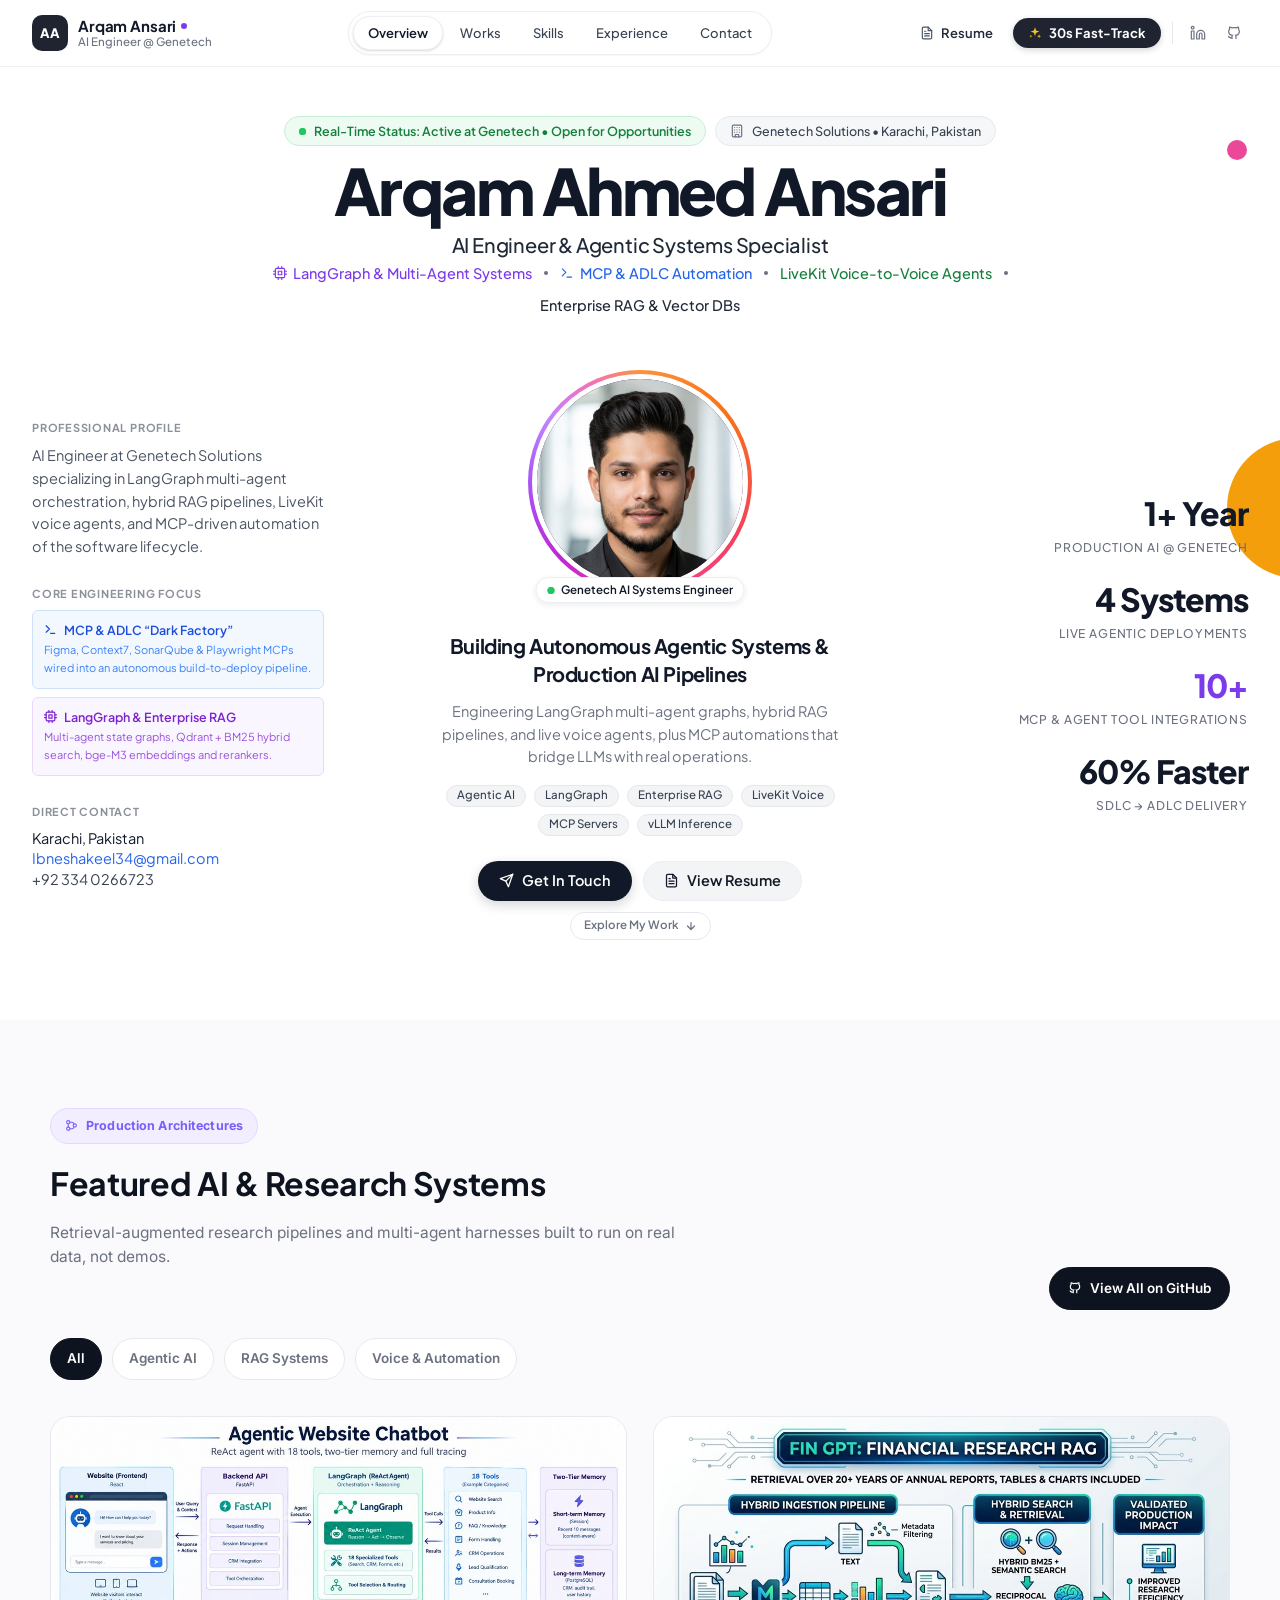
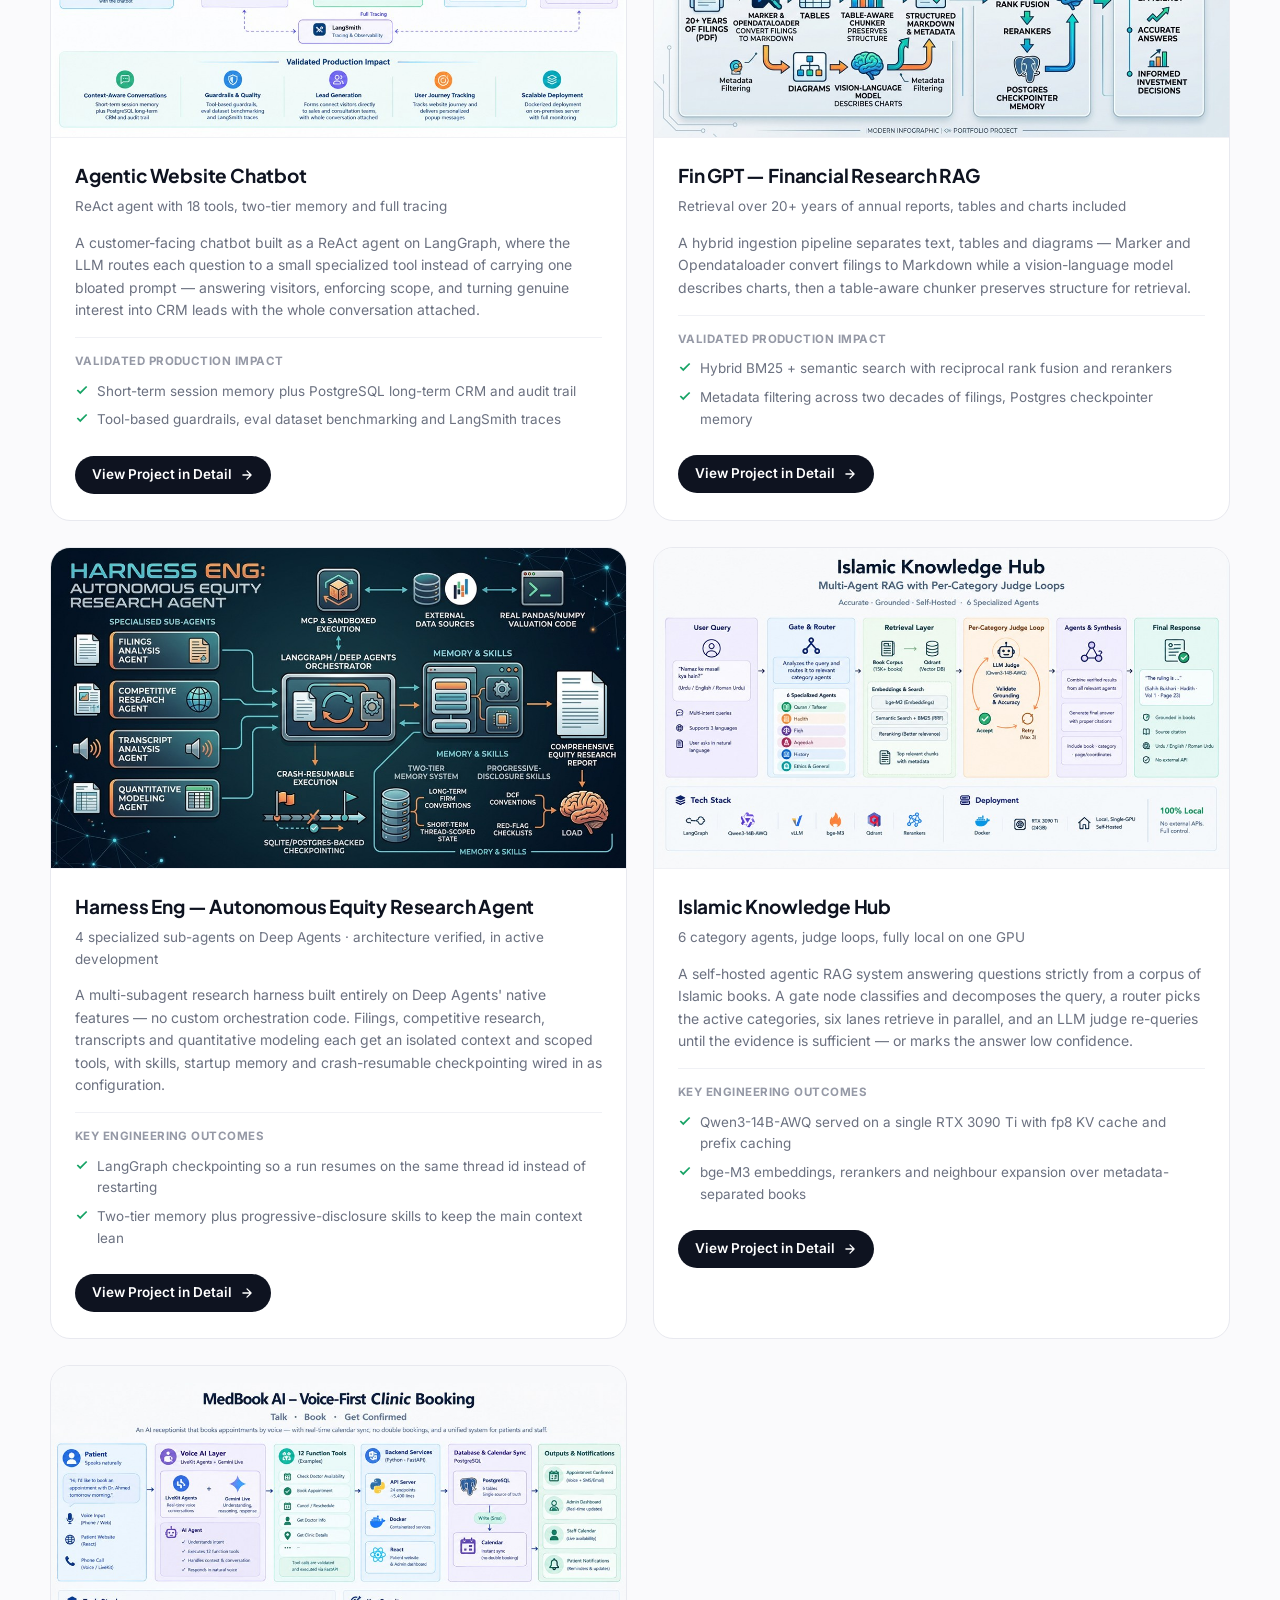
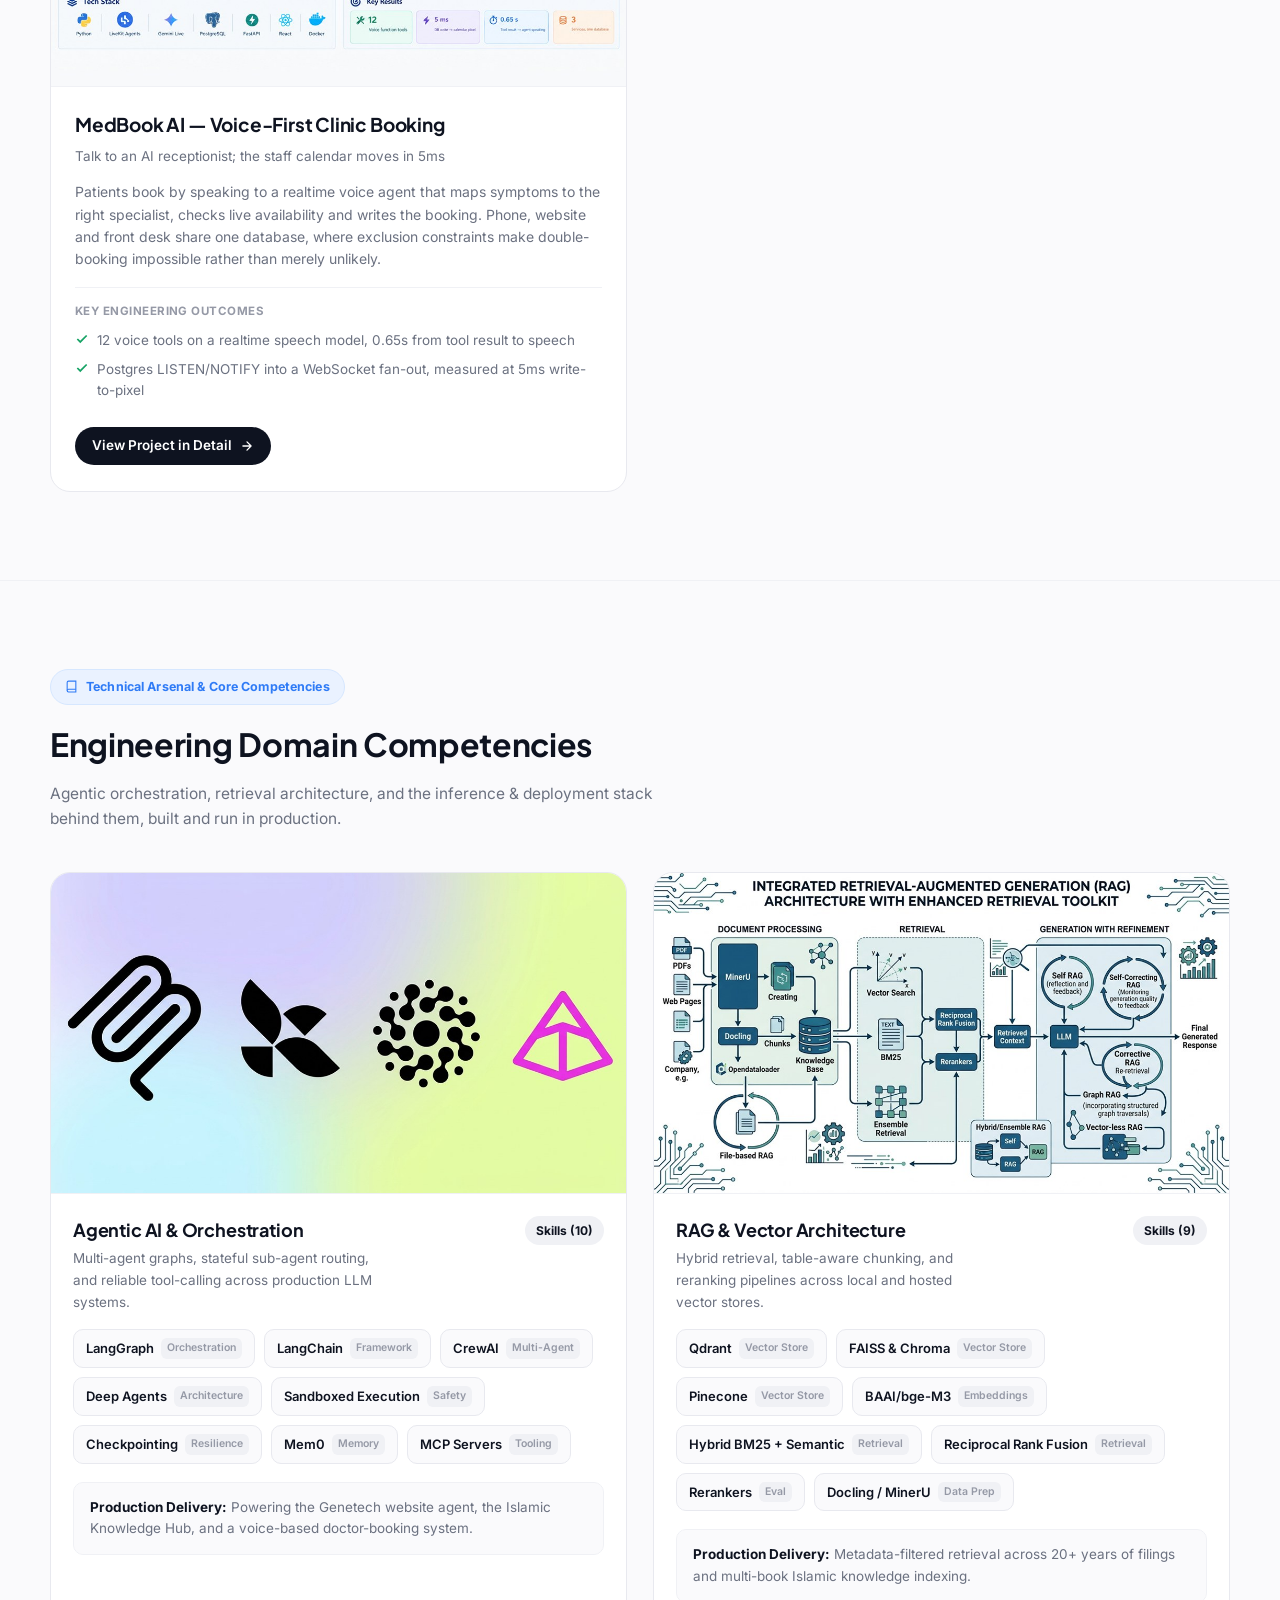
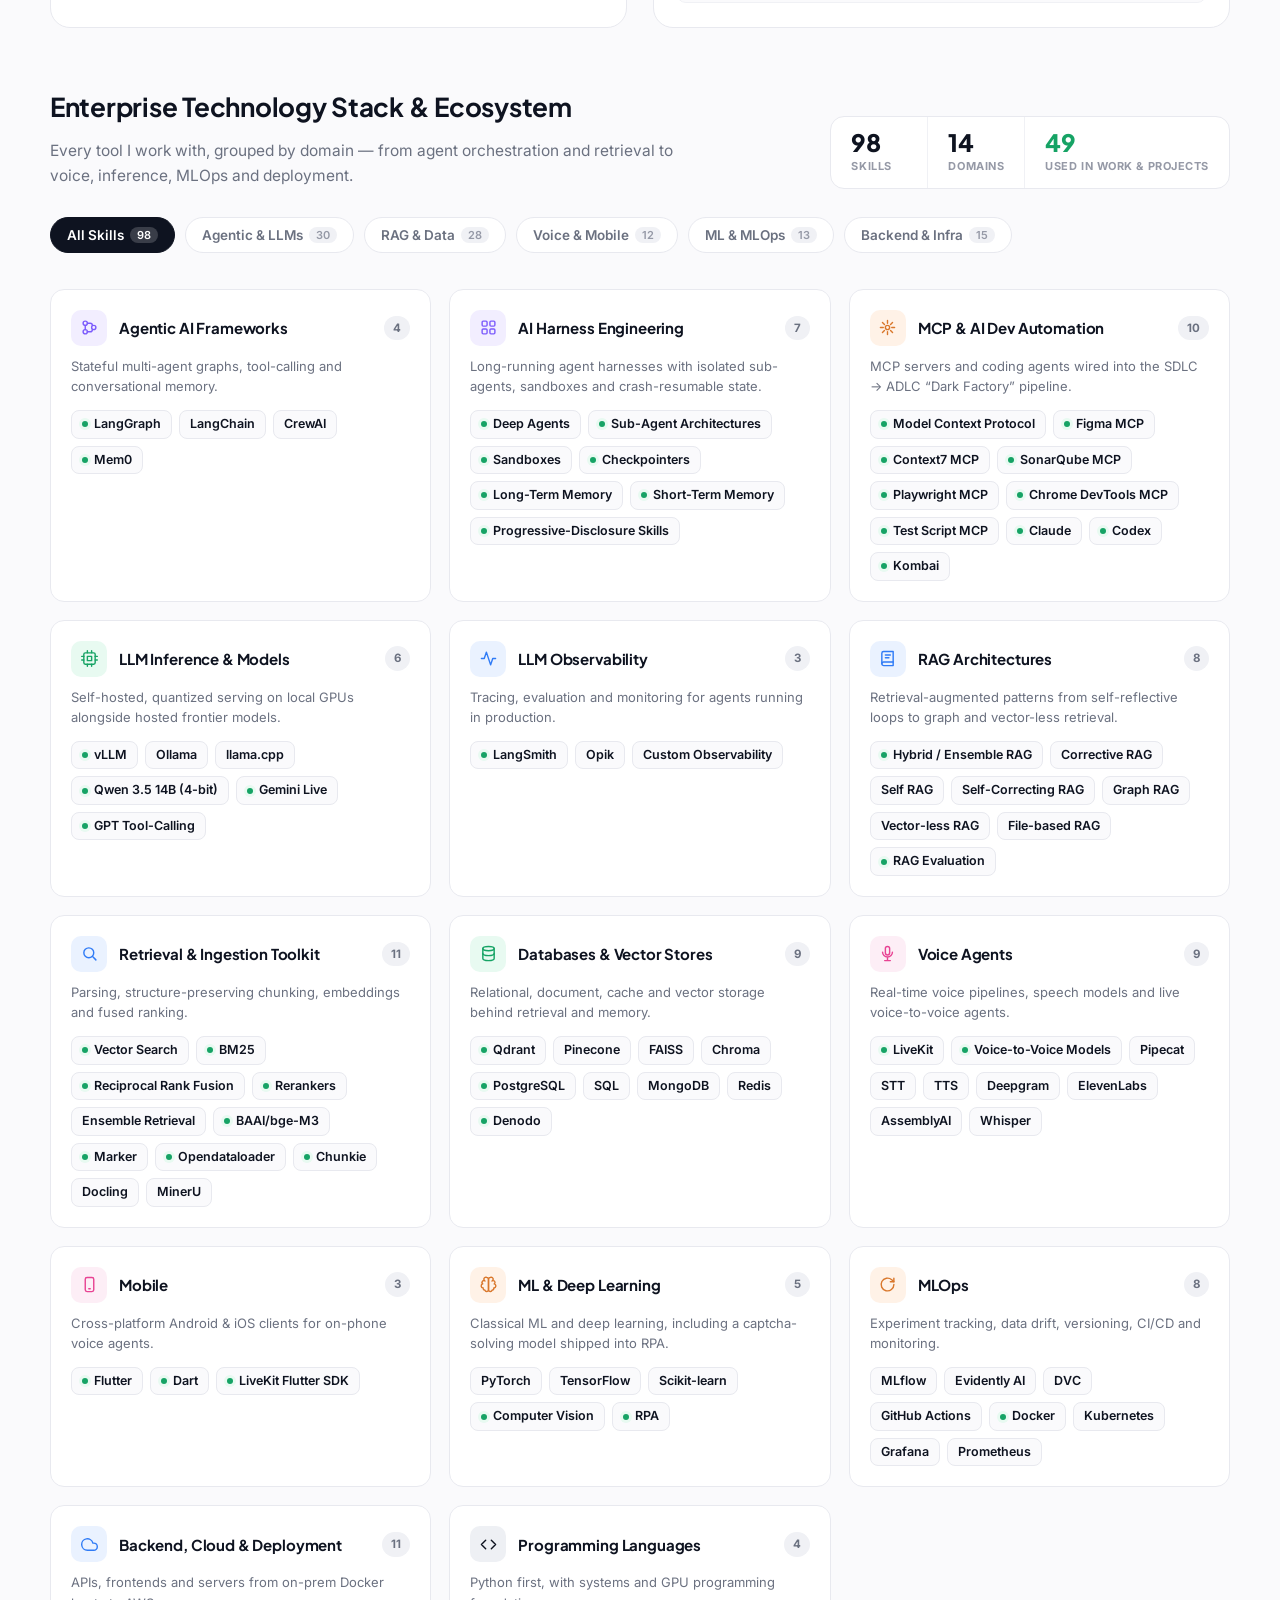
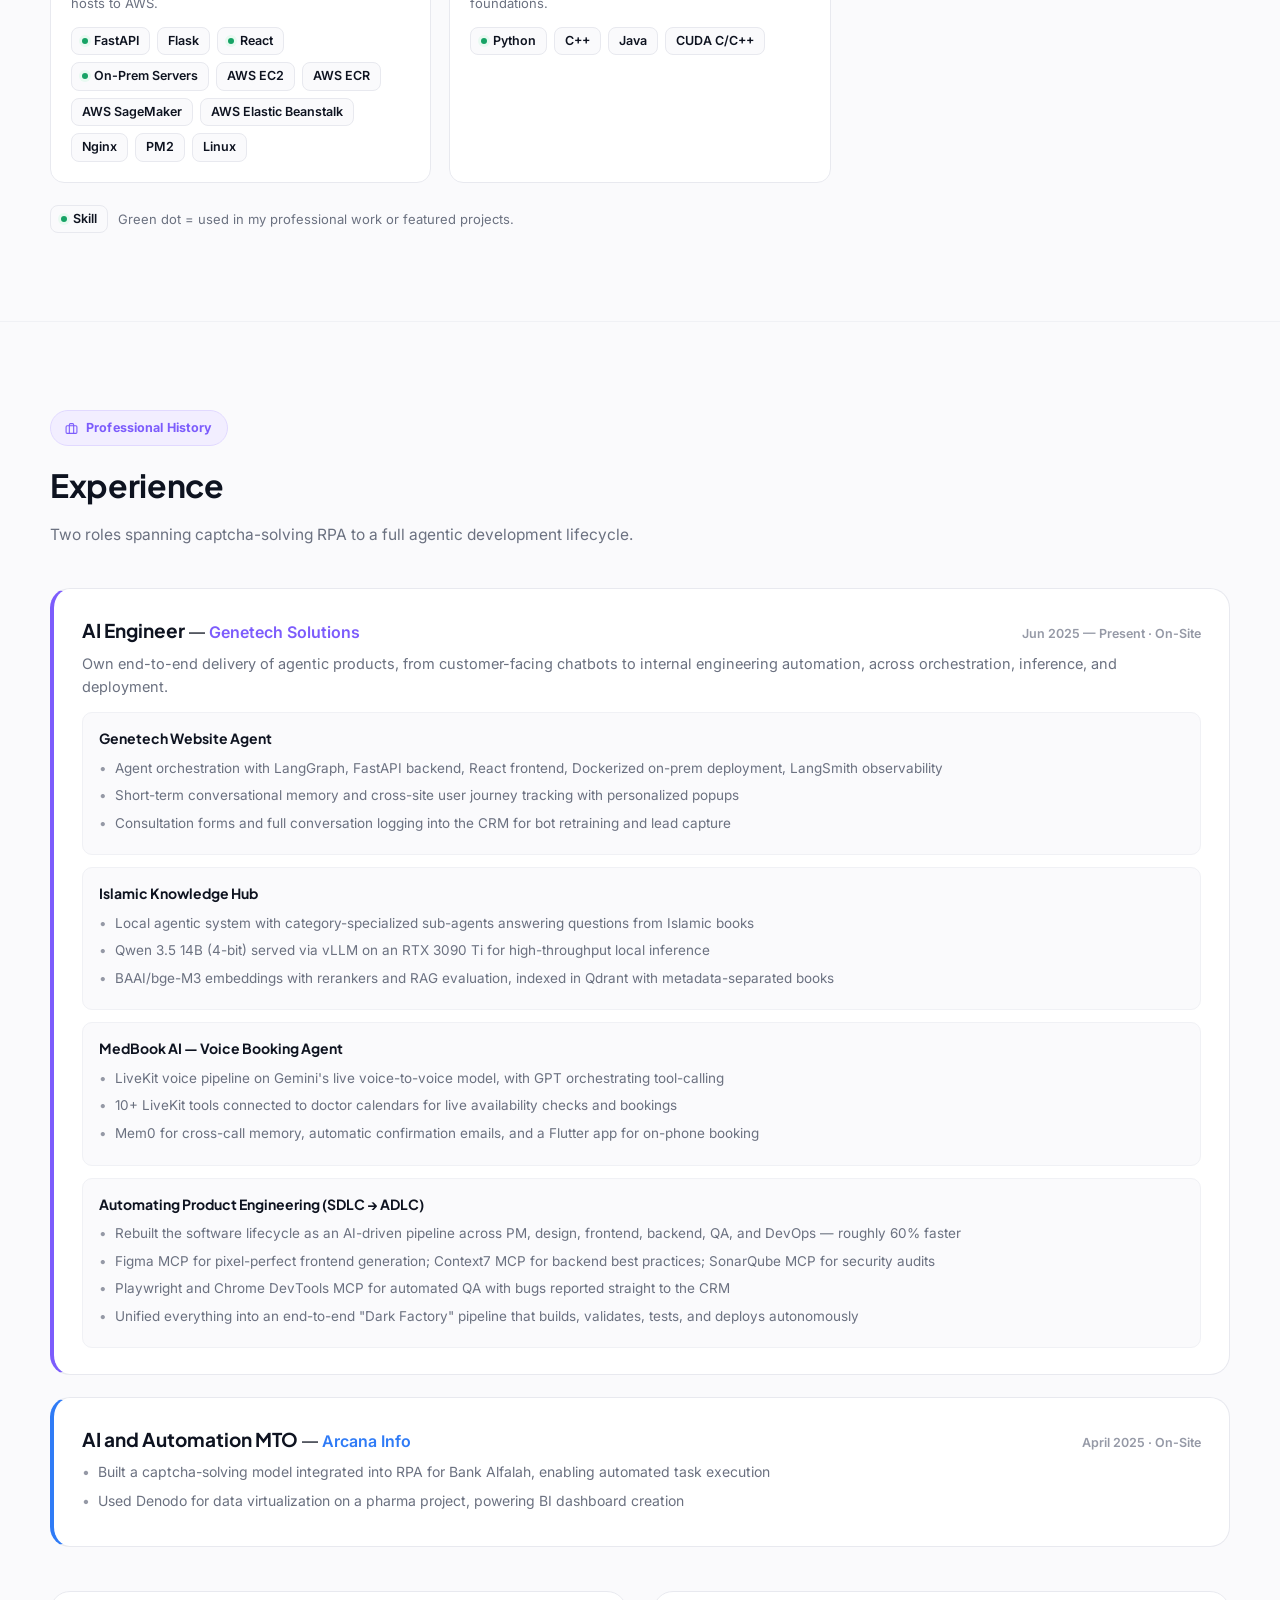
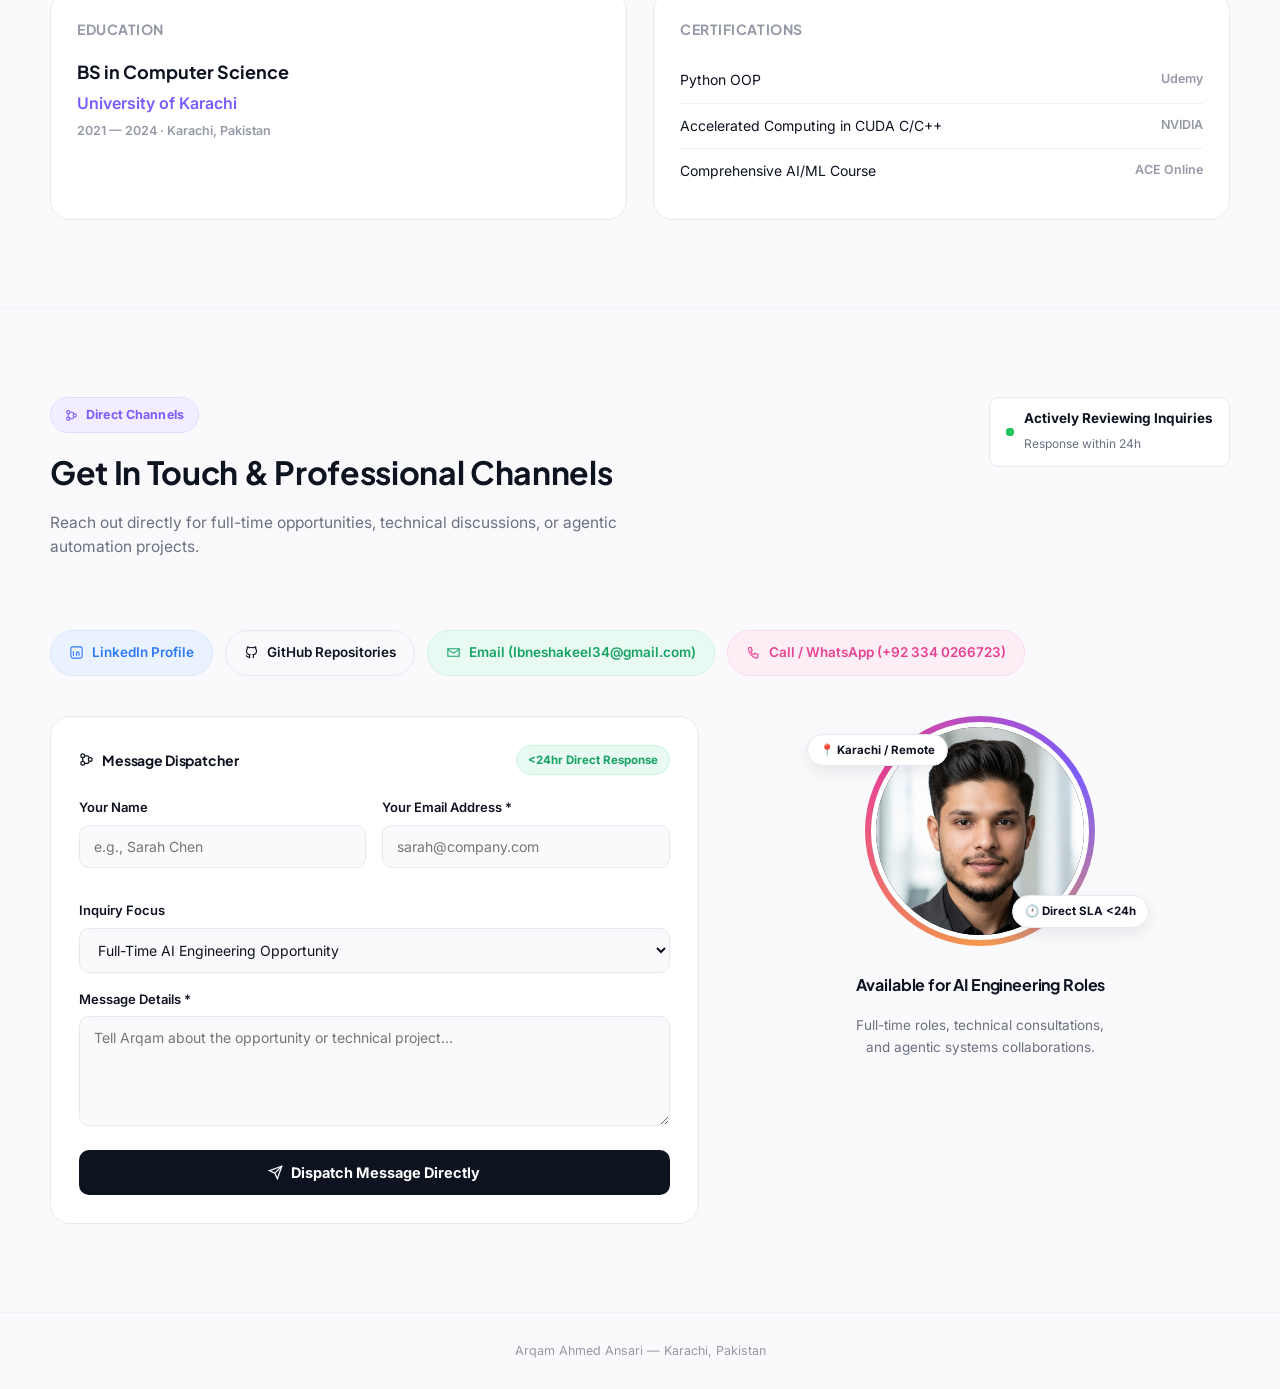
==== commit 721931a4: "Fix LinkedIn URL and link Resume buttons to the actual CV - Correct the LinkedIn profile URL in the " ====
--- a/index.html
+++ b/index.html
@@ -661,7 +661,7 @@
     </div>
 
     <div class="nav-right">
-      <a class="nav-ghost" href="#" onclick="window.print(); return false;">
+      <a class="nav-ghost" href="resume/resume.pdf" target="_blank" rel="noopener">
         <svg viewBox="0 0 24 24" fill="none" stroke="currentColor" stroke-width="2" stroke-linecap="round" stroke-linejoin="round"><path d="M14 2H6a2 2 0 00-2 2v16a2 2 0 002 2h12a2 2 0 002-2V8z"/><path d="M14 2v6h6M16 13H8M16 17H8M10 9H8"/></svg>
         <span class="label">Resume</span>
       </a>
@@ -670,7 +670,7 @@
         <span class="label">30s Fast-Track</span>
       </button>
       <span class="nav-divider" aria-hidden="true"></span>
-      <a class="nav-icon" href="https://www.linkedin.com/in/arqamansari-26ba8a269/" target="_blank" rel="noopener" aria-label="LinkedIn">
+      <a class="nav-icon" href="https://www.linkedin.com/in/arqam-ansari-26ba8a269" target="_blank" rel="noopener" aria-label="LinkedIn">
         <svg viewBox="0 0 24 24" fill="none" stroke="currentColor" stroke-width="1.8" stroke-linecap="round" stroke-linejoin="round"><path d="M16 8a6 6 0 016 6v7h-4v-7a2 2 0 00-4 0v7h-4v-7a6 6 0 016-6zM2 9h4v12H2z"/><circle cx="4" cy="4" r="2"/></svg>
       </a>
       <a class="nav-icon" href="https://github.com/Arqamansari23" target="_blank" rel="noopener" aria-label="GitHub">
@@ -785,7 +785,7 @@
             <svg viewBox="0 0 24 24" fill="none" stroke="currentColor" stroke-width="2" stroke-linecap="round" stroke-linejoin="round"><path d="M22 2L11 13"/><path d="M22 2l-7 20-4-9-9-4 20-7z"/></svg>
             Get In Touch
           </a>
-          <a class="cta cta-light" href="#" onclick="window.print(); return false;">
+          <a class="cta cta-light" href="resume/resume.pdf" target="_blank" rel="noopener">
             <svg viewBox="0 0 24 24" fill="none" stroke="currentColor" stroke-width="2" stroke-linecap="round" stroke-linejoin="round"><path d="M14 2H6a2 2 0 00-2 2v16a2 2 0 002 2h12a2 2 0 002-2V8z"/><path d="M14 2v6h6M16 13H8M16 17H8M10 9H8"/></svg>
             View Resume
           </a>
@@ -1350,7 +1350,7 @@
     </div>
 
     <div class="channel-row reveal">
-      <a class="channel-pill" style="background:var(--blue-bg); color:var(--blue); border-color:var(--blue-line);" href="https://www.linkedin.com/in/arqamansari-26ba8a269/" target="_blank" rel="noopener">
+      <a class="channel-pill" style="background:var(--blue-bg); color:var(--blue); border-color:var(--blue-line);" href="https://www.linkedin.com/in/arqam-ansari-26ba8a269" target="_blank" rel="noopener">
         <svg viewBox="0 0 24 24" fill="none" stroke="currentColor" stroke-width="1.8"><rect x="3" y="3" width="18" height="18" rx="3"/><path d="M7 10v7M7 7v.01M12 17v-4a2 2 0 014 0v4M12 13v4"/></svg>
         LinkedIn Profile
       </a>
